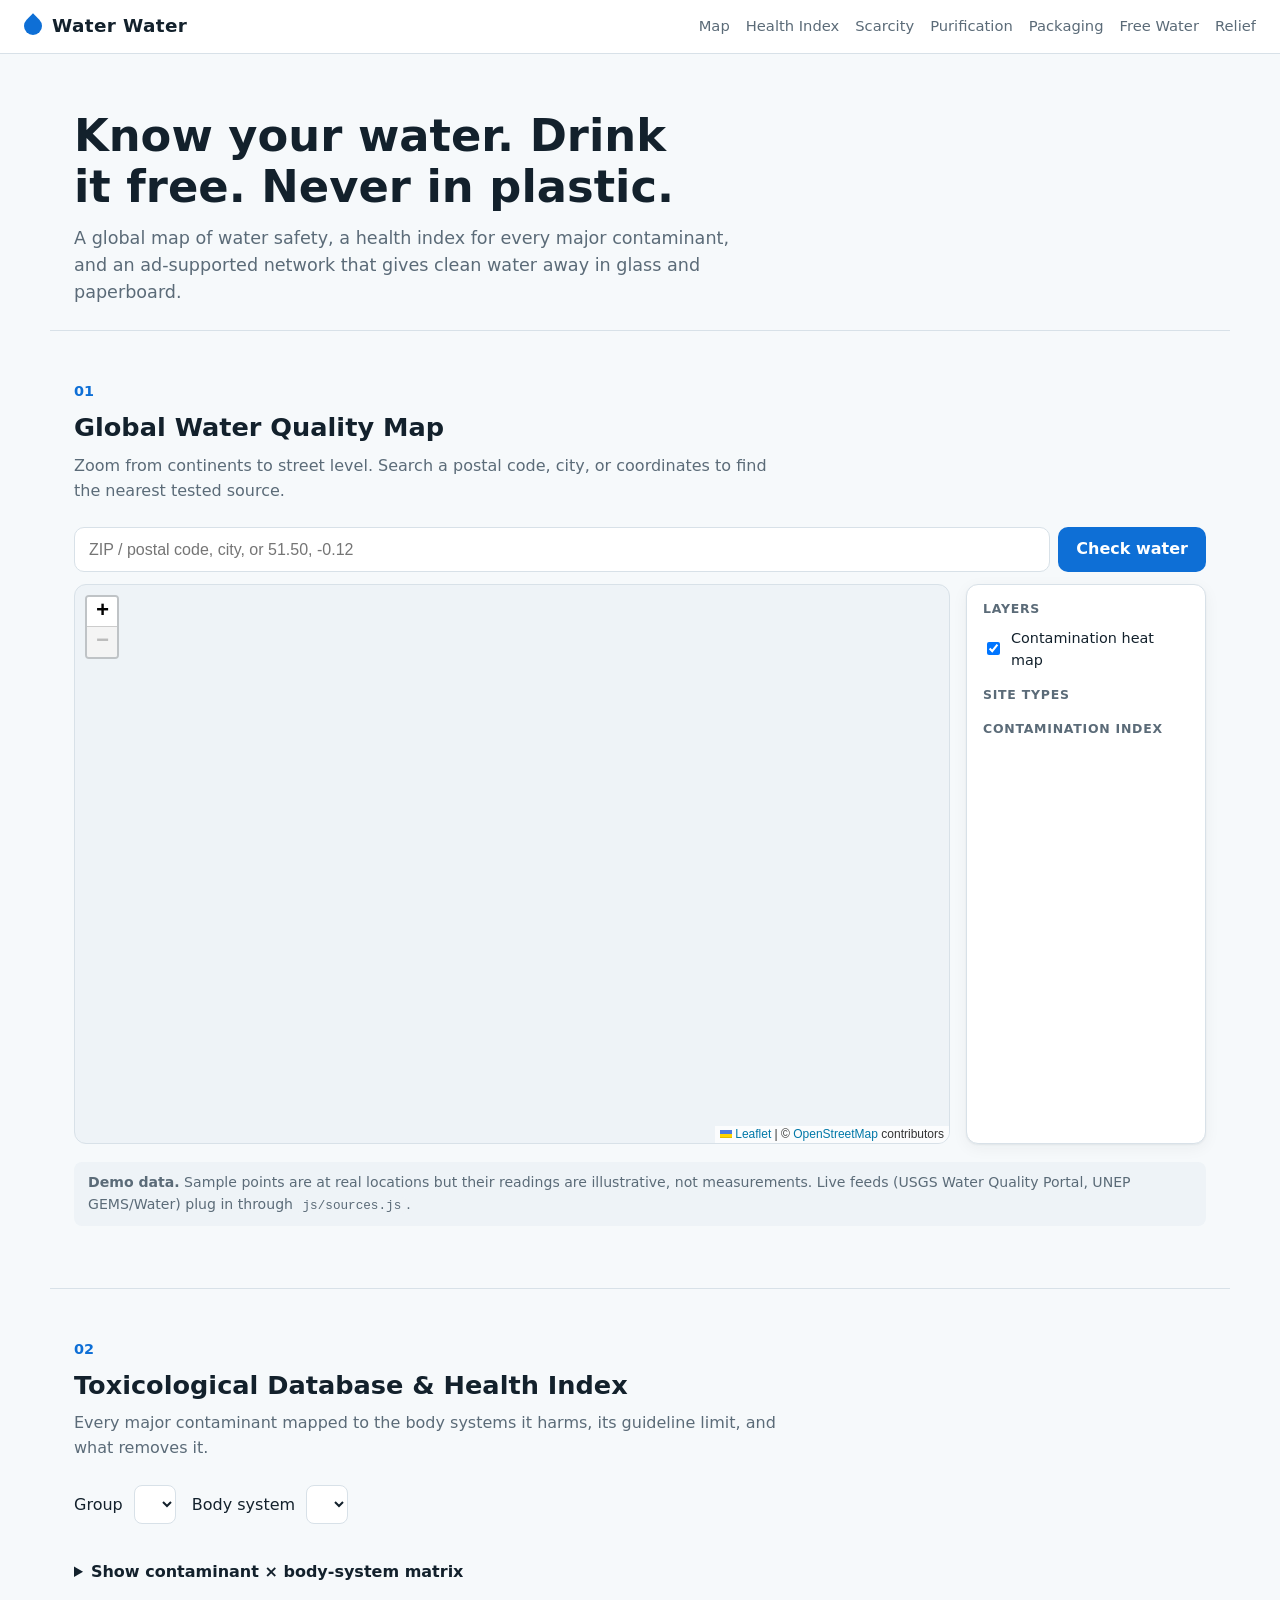
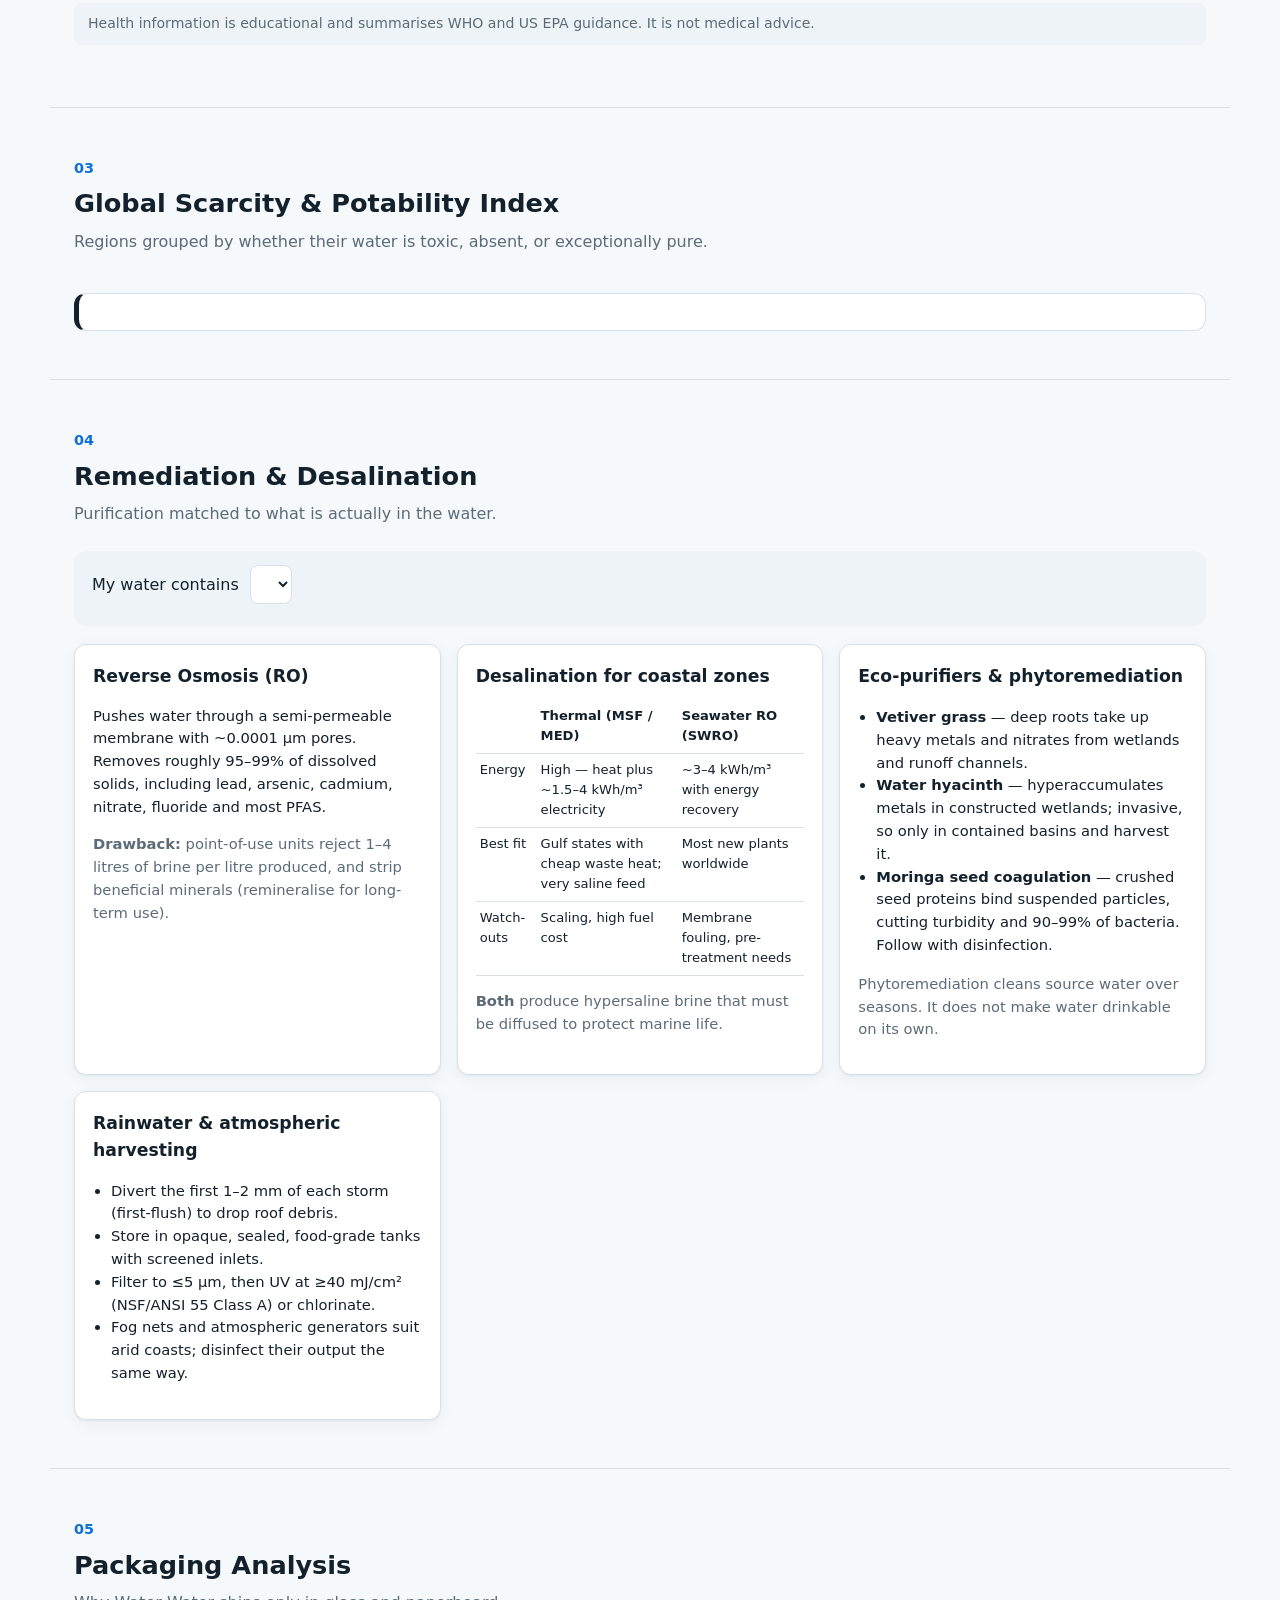
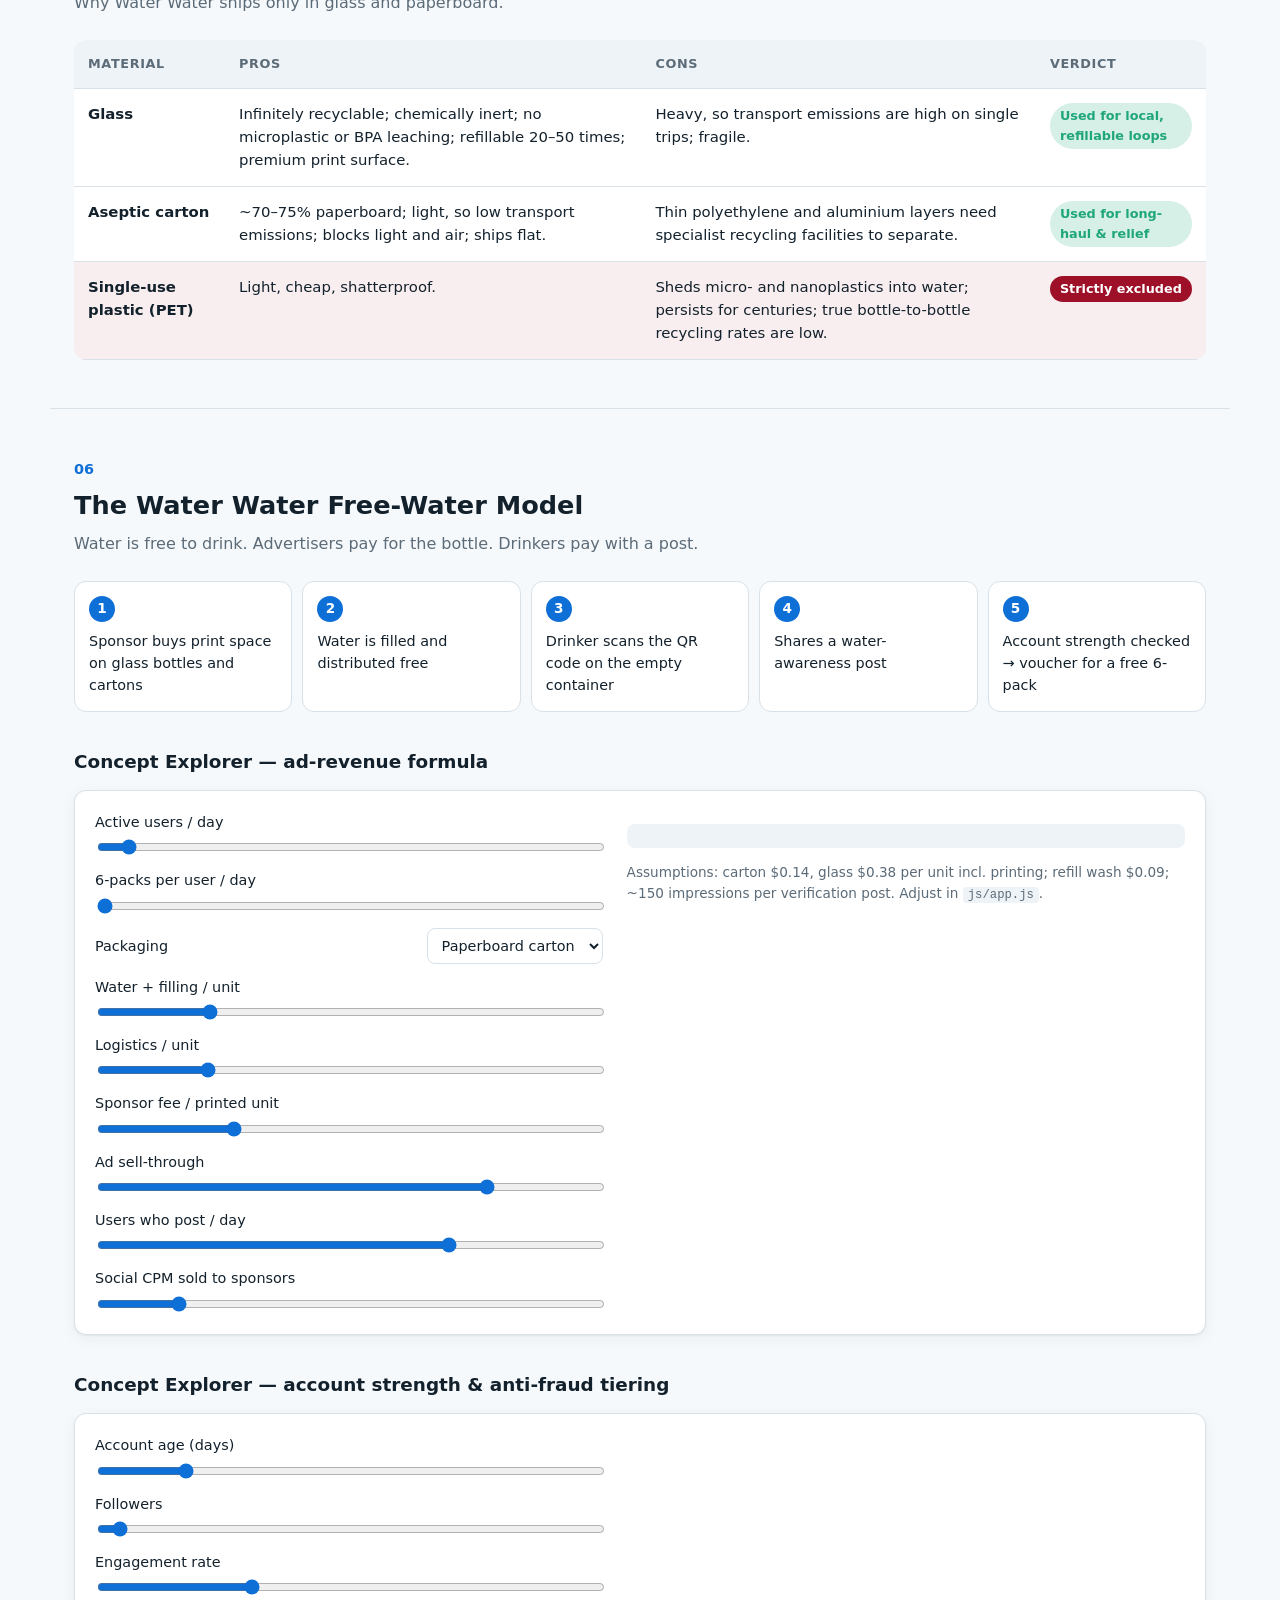
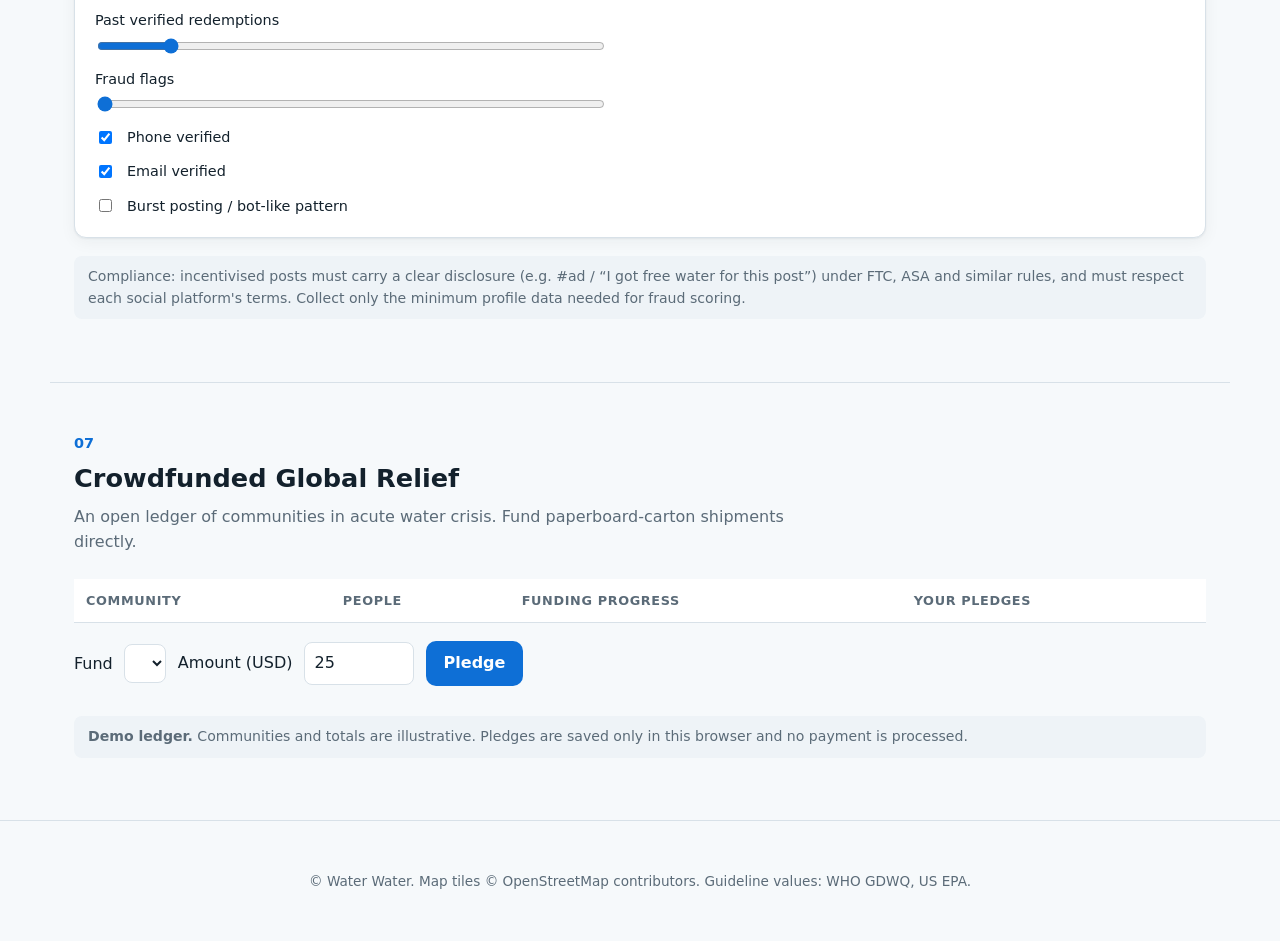
==== index.html @ 7ee1dd9b "Build Water Water static site: map, health index, scarcity, remediation, packaging, free-water model" ====
<!doctype html>
<html lang="en">
<head>
  <meta charset="utf-8">
  <meta name="viewport" content="width=device-width, initial-scale=1">
  <title>Water Water</title>
  <meta name="description" content="Global water safety map, contaminant health index, scarcity directory and a plastic-free, ad-supported free water network.">
  <link rel="stylesheet" href="vendor/leaflet/leaflet.css">
  <link rel="stylesheet" href="css/styles.css">
</head>
<body>
  <header class="site-header">
    <a class="brand" href="#top" id="top"><span class="drop" aria-hidden="true"></span>Water Water</a>
    <nav>
      <a href="#map-section">Map</a>
      <a href="#toxicology">Health Index</a>
      <a href="#scarcity">Scarcity</a>
      <a href="#remediation">Purification</a>
      <a href="#packaging">Packaging</a>
      <a href="#model">Free Water</a>
      <a href="#relief">Relief</a>
    </nav>
  </header>

  <section class="hero">
    <h1>Know your water. Drink it free. Never in plastic.</h1>
    <p>A global map of water safety, a health index for every major contaminant, and an ad-supported network that gives clean water away in glass and paperboard.</p>
  </section>

  <!-- Module 1 -->
  <section id="map-section" class="module">
    <div class="module-head">
      <span class="num">01</span>
      <h2>Global Water Quality Map</h2>
      <p>Zoom from continents to street level. Search a postal code, city, or coordinates to find the nearest tested source.</p>
    </div>
    <form id="search-form" class="search" role="search">
      <input id="search-input" type="search" placeholder="ZIP / postal code, city, or 51.50, -0.12" aria-label="Search location" autocomplete="off">
      <button type="submit">Check water</button>
    </form>
    <div id="search-result" class="search-result" hidden aria-live="polite"></div>
    <div class="map-wrap">
      <div id="map" aria-label="Water quality map"></div>
      <aside class="map-controls">
        <h3>Layers</h3>
        <label><input id="heat-toggle" type="checkbox" checked> Contamination heat map</label>
        <h3>Site types</h3>
        <div id="type-filters" class="filters"></div>
        <h3>Contamination index</h3>
        <div id="legend" class="legend"></div>
      </aside>
    </div>
    <p class="notice"><strong>Demo data.</strong> Sample points are at real locations but their readings are illustrative, not measurements. Live feeds (USGS Water Quality Portal, UNEP GEMS/Water) plug in through <code>js/sources.js</code>.</p>
  </section>

  <!-- Module 2 -->
  <section id="toxicology" class="module">
    <div class="module-head">
      <span class="num">02</span>
      <h2>Toxicological Database &amp; Health Index</h2>
      <p>Every major contaminant mapped to the body systems it harms, its guideline limit, and what removes it.</p>
    </div>
    <div class="toolbar">
      <label>Group <select id="tox-group"></select></label>
      <label>Body system <select id="tox-system"></select></label>
    </div>
    <div id="tox-grid" class="tox-grid"></div>
    <details class="matrix-wrap">
      <summary>Show contaminant × body-system matrix</summary>
      <div class="scroll-x"><table id="tox-matrix" class="matrix"></table></div>
    </details>
    <p class="notice">Health information is educational and summarises WHO and US EPA guidance. It is not medical advice.</p>
  </section>

  <!-- Module 3 -->
  <section id="scarcity" class="module">
    <div class="module-head">
      <span class="num">03</span>
      <h2>Global Scarcity &amp; Potability Index</h2>
      <p>Regions grouped by whether their water is toxic, absent, or exceptionally pure.</p>
    </div>
    <div id="pot-tabs" class="tabs" role="tablist"></div>
    <div id="pot-panel" class="pot-panel" role="tabpanel"></div>
  </section>

  <!-- Module 4 -->
  <section id="remediation" class="module">
    <div class="module-head">
      <span class="num">04</span>
      <h2>Remediation &amp; Desalination</h2>
      <p>Purification matched to what is actually in the water.</p>
    </div>
    <div class="remedy-picker">
      <label>My water contains <select id="remedy-contaminant"></select></label>
      <p id="remedy-out"></p>
    </div>
    <div class="cards">
      <article class="card">
        <h3>Reverse Osmosis (RO)</h3>
        <p>Pushes water through a semi-permeable membrane with ~0.0001 µm pores. Removes roughly 95–99% of dissolved solids, including lead, arsenic, cadmium, nitrate, fluoride and most PFAS.</p>
        <p class="con"><strong>Drawback:</strong> point-of-use units reject 1–4 litres of brine per litre produced, and strip beneficial minerals (remineralise for long-term use).</p>
      </article>
      <article class="card">
        <h3>Desalination for coastal zones</h3>
        <table class="mini">
          <tr><th></th><th>Thermal (MSF / MED)</th><th>Seawater RO (SWRO)</th></tr>
          <tr><td>Energy</td><td>High — heat plus ~1.5–4 kWh/m³ electricity</td><td>~3–4 kWh/m³ with energy recovery</td></tr>
          <tr><td>Best fit</td><td>Gulf states with cheap waste heat; very saline feed</td><td>Most new plants worldwide</td></tr>
          <tr><td>Watch-outs</td><td>Scaling, high fuel cost</td><td>Membrane fouling, pre-treatment needs</td></tr>
        </table>
        <p class="con"><strong>Both</strong> produce hypersaline brine that must be diffused to protect marine life.</p>
      </article>
      <article class="card">
        <h3>Eco-purifiers &amp; phytoremediation</h3>
        <ul>
          <li><strong>Vetiver grass</strong> — deep roots take up heavy metals and nitrates from wetlands and runoff channels.</li>
          <li><strong>Water hyacinth</strong> — hyperaccumulates metals in constructed wetlands; invasive, so only in contained basins and harvest it.</li>
          <li><strong>Moringa seed coagulation</strong> — crushed seed proteins bind suspended particles, cutting turbidity and 90–99% of bacteria. Follow with disinfection.</li>
        </ul>
        <p class="con">Phytoremediation cleans source water over seasons. It does not make water drinkable on its own.</p>
      </article>
      <article class="card">
        <h3>Rainwater &amp; atmospheric harvesting</h3>
        <ul>
          <li>Divert the first 1–2 mm of each storm (first-flush) to drop roof debris.</li>
          <li>Store in opaque, sealed, food-grade tanks with screened inlets.</li>
          <li>Filter to ≤5 µm, then UV at ≥40 mJ/cm² (NSF/ANSI 55 Class A) or chlorinate.</li>
          <li>Fog nets and atmospheric generators suit arid coasts; disinfect their output the same way.</li>
        </ul>
      </article>
    </div>
  </section>

  <!-- Module 5 -->
  <section id="packaging" class="module">
    <div class="module-head">
      <span class="num">05</span>
      <h2>Packaging Analysis</h2>
      <p>Why Water Water ships only in glass and paperboard.</p>
    </div>
    <div class="scroll-x">
      <table class="compare">
        <thead><tr><th>Material</th><th>Pros</th><th>Cons</th><th>Verdict</th></tr></thead>
        <tbody>
          <tr>
            <td><strong>Glass</strong></td>
            <td>Infinitely recyclable; chemically inert; no microplastic or BPA leaching; refillable 20–50 times; premium print surface.</td>
            <td>Heavy, so transport emissions are high on single trips; fragile.</td>
            <td><span class="verdict yes">Used for local, refillable loops</span></td>
          </tr>
          <tr>
            <td><strong>Aseptic carton</strong></td>
            <td>~70–75% paperboard; light, so low transport emissions; blocks light and air; ships flat.</td>
            <td>Thin polyethylene and aluminium layers need specialist recycling facilities to separate.</td>
            <td><span class="verdict yes">Used for long-haul &amp; relief</span></td>
          </tr>
          <tr class="excluded">
            <td><strong>Single-use plastic (PET)</strong></td>
            <td>Light, cheap, shatterproof.</td>
            <td>Sheds micro- and nanoplastics into water; persists for centuries; true bottle-to-bottle recycling rates are low.</td>
            <td><span class="verdict no">Strictly excluded</span></td>
          </tr>
        </tbody>
      </table>
    </div>
  </section>

  <!-- Module 6 -->
  <section id="model" class="module">
    <div class="module-head">
      <span class="num">06</span>
      <h2>The Water Water Free-Water Model</h2>
      <p>Water is free to drink. Advertisers pay for the bottle. Drinkers pay with a post.</p>
    </div>

    <div class="loop">
      <div class="step"><b>1</b>Sponsor buys print space on glass bottles and cartons</div>
      <div class="step"><b>2</b>Water is filled and distributed free</div>
      <div class="step"><b>3</b>Drinker scans the QR code on the empty container</div>
      <div class="step"><b>4</b>Shares a water-awareness post</div>
      <div class="step"><b>5</b>Account strength checked → voucher for a free 6-pack</div>
    </div>

    <h3 class="sub">Concept Explorer — ad-revenue formula</h3>
    <div class="sim">
      <form class="sim-inputs" onsubmit="return false">
        <label>Active users / day <output for="eco-users"></output><input id="eco-users" type="range" min="1000" max="1000000" step="1000" value="50000"></label>
        <label>6-packs per user / day <output for="eco-packs"></output><input id="eco-packs" type="range" min="1" max="3" step="1" value="1"></label>
        <label>Packaging
          <select id="eco-pack"><option value="carton">Paperboard carton</option><option value="glass">Glass bottle</option></select></label>
        <label id="eco-return-wrap" hidden>Glass return &amp; refill rate <output for="eco-return"></output><input id="eco-return" type="range" min="0" max="95" value="60" data-fmt="pct"></label>
        <label>Water + filling / unit <output for="eco-water"></output><input id="eco-water" type="range" min="0.01" max="0.15" step="0.005" value="0.04" data-fmt="money"></label>
        <label>Logistics / unit <output for="eco-logistics"></output><input id="eco-logistics" type="range" min="0.02" max="0.40" step="0.01" value="0.10" data-fmt="money"></label>
        <label>Sponsor fee / printed unit <output for="eco-fee"></output><input id="eco-fee" type="range" min="0.05" max="1.00" step="0.01" value="0.30" data-fmt="money"></label>
        <label>Ad sell-through <output for="eco-sell"></output><input id="eco-sell" type="range" min="10" max="100" value="80" data-fmt="pct"></label>
        <label>Users who post / day <output for="eco-posts"></output><input id="eco-posts" type="range" min="0" max="100" value="70" data-fmt="pct"></label>
        <label>Social CPM sold to sponsors <output for="eco-cpm"></output><input id="eco-cpm" type="range" min="0" max="20" step="0.5" value="3" data-fmt="money"></label>
      </form>
      <div>
        <div id="eco-results" class="kpis"></div>
        <p id="eco-formula" class="formula"></p>
        <p class="muted small">Assumptions: carton $0.14, glass $0.38 per unit incl. printing; refill wash $0.09; ~150 impressions per verification post. Adjust in <code>js/app.js</code>.</p>
      </div>
    </div>

    <h3 class="sub">Concept Explorer — account strength &amp; anti-fraud tiering</h3>
    <div class="sim">
      <form class="sim-inputs" onsubmit="return false">
        <label>Account age (days) <output for="acc-age"></output><input id="acc-age" type="range" min="0" max="730" value="120"></label>
        <label>Followers <output for="acc-followers"></output><input id="acc-followers" type="range" min="0" max="20000" step="50" value="600"></label>
        <label>Engagement rate <output for="acc-engagement"></output><input id="acc-engagement" type="range" min="0" max="10" step="0.1" value="3"></label>
        <label>Past verified redemptions <output for="acc-redemptions"></output><input id="acc-redemptions" type="range" min="0" max="60" value="8"></label>
        <label>Fraud flags <output for="acc-flags"></output><input id="acc-flags" type="range" min="0" max="5" value="0"></label>
        <label class="check"><input id="acc-phone" type="checkbox" checked> Phone verified</label>
        <label class="check"><input id="acc-email" type="checkbox" checked> Email verified</label>
        <label class="check"><input id="acc-burst" type="checkbox"> Burst posting / bot-like pattern</label>
      </form>
      <div id="acc-out" class="acc-out"></div>
    </div>
    <p class="notice">Compliance: incentivised posts must carry a clear disclosure (e.g. #ad / “I got free water for this post”) under FTC, ASA and similar rules, and must respect each social platform's terms. Collect only the minimum profile data needed for fraud scoring.</p>
  </section>

  <section id="relief" class="module">
    <div class="module-head">
      <span class="num">07</span>
      <h2>Crowdfunded Global Relief</h2>
      <p>An open ledger of communities in acute water crisis. Fund paperboard-carton shipments directly.</p>
    </div>
    <div class="scroll-x">
      <table class="ledger">
        <thead><tr><th>Community</th><th>People</th><th>Funding progress</th><th>Your pledges</th></tr></thead>
        <tbody id="ledger-body"></tbody>
      </table>
    </div>
    <form id="donate-form" class="donate">
      <label>Fund <select id="donate-target"></select></label>
      <label>Amount (USD) <input id="donate-amount" type="number" min="1" step="1" value="25"></label>
      <button type="submit">Pledge</button>
      <p id="donate-preview" class="muted"></p>
    </form>
    <p class="notice"><strong>Demo ledger.</strong> Communities and totals are illustrative. Pledges are saved only in this browser and no payment is processed.</p>
  </section>

  <footer class="site-footer">
    <p>© <span id="year"></span> Water Water. Map tiles © OpenStreetMap contributors. Guideline values: WHO GDWQ, US EPA.</p>
  </footer>

  <script src="vendor/leaflet/leaflet.js"></script>
  <script src="vendor/leaflet-heat.js"></script>
  <script src="js/data.js"></script>
  <script src="js/geo.js"></script>
  <script src="js/sources.js"></script>
  <script src="js/map.js"></script>
  <script src="js/app.js"></script>
</body>
</html>
---- vendor/leaflet/leaflet.css ----
/* required styles */

.leaflet-pane,
.leaflet-tile,
.leaflet-marker-icon,
.leaflet-marker-shadow,
.leaflet-tile-container,
.leaflet-pane > svg,
.leaflet-pane > canvas,
.leaflet-zoom-box,
.leaflet-image-layer,
.leaflet-layer {
	position: absolute;
	left: 0;
	top: 0;
	}
.leaflet-container {
	overflow: hidden;
	}
.leaflet-tile,
.leaflet-marker-icon,
.leaflet-marker-shadow {
	-webkit-user-select: none;
	   -moz-user-select: none;
	        user-select: none;
	  -webkit-user-drag: none;
	}
/* Prevents IE11 from highlighting tiles in blue */
.leaflet-tile::selection {
	background: transparent;
}
/* Safari renders non-retina tile on retina better with this, but Chrome is worse */
.leaflet-safari .leaflet-tile {
	image-rendering: -webkit-optimize-contrast;
	}
/* hack that prevents hw layers "stretching" when loading new tiles */
.leaflet-safari .leaflet-tile-container {
	width: 1600px;
	height: 1600px;
	-webkit-transform-origin: 0 0;
	}
.leaflet-marker-icon,
.leaflet-marker-shadow {
	display: block;
	}
/* .leaflet-container svg: reset svg max-width decleration shipped in Joomla! (joomla.org) 3.x */
/* .leaflet-container img: map is broken in FF if you have max-width: 100% on tiles */
.leaflet-container .leaflet-overlay-pane svg {
	max-width: none !important;
	max-height: none !important;
	}
.leaflet-container .leaflet-marker-pane img,
.leaflet-container .leaflet-shadow-pane img,
.leaflet-container .leaflet-tile-pane img,
.leaflet-container img.leaflet-image-layer,
.leaflet-container .leaflet-tile {
	max-width: none !important;
	max-height: none !important;
	width: auto;
	padding: 0;
	}

.leaflet-container img.leaflet-tile {
	/* See: https://bugs.chromium.org/p/chromium/issues/detail?id=600120 */
	mix-blend-mode: plus-lighter;
}

.leaflet-container.leaflet-touch-zoom {
	-ms-touch-action: pan-x pan-y;
	touch-action: pan-x pan-y;
	}
.leaflet-container.leaflet-touch-drag {
	-ms-touch-action: pinch-zoom;
	/* Fallback for FF which doesn't support pinch-zoom */
	touch-action: none;
	touch-action: pinch-zoom;
}
.leaflet-container.leaflet-touch-drag.leaflet-touch-zoom {
	-ms-touch-action: none;
	touch-action: none;
}
.leaflet-container {
	-webkit-tap-highlight-color: transparent;
}
.leaflet-container a {
	-webkit-tap-highlight-color: rgba(51, 181, 229, 0.4);
}
.leaflet-tile {
	filter: inherit;
	visibility: hidden;
	}
.leaflet-tile-loaded {
	visibility: inherit;
	}
.leaflet-zoom-box {
	width: 0;
	height: 0;
	-moz-box-sizing: border-box;
	     box-sizing: border-box;
	z-index: 800;
	}
/* workaround for https://bugzilla.mozilla.org/show_bug.cgi?id=888319 */
.leaflet-overlay-pane svg {
	-moz-user-select: none;
	}

.leaflet-pane         { z-index: 400; }

.leaflet-tile-pane    { z-index: 200; }
.leaflet-overlay-pane { z-index: 400; }
.leaflet-shadow-pane  { z-index: 500; }
.leaflet-marker-pane  { z-index: 600; }
.leaflet-tooltip-pane   { z-index: 650; }
.leaflet-popup-pane   { z-index: 700; }

.leaflet-map-pane canvas { z-index: 100; }
.leaflet-map-pane svg    { z-index: 200; }

.leaflet-vml-shape {
	width: 1px;
	height: 1px;
	}
.lvml {
	behavior: url(#default#VML);
	display: inline-block;
	position: absolute;
	}


/* control positioning */

.leaflet-control {
	position: relative;
	z-index: 800;
	pointer-events: visiblePainted; /* IE 9-10 doesn't have auto */
	pointer-events: auto;
	}
.leaflet-top,
.leaflet-bottom {
	position: absolute;
	z-index: 1000;
	pointer-events: none;
	}
.leaflet-top {
	top: 0;
	}
.leaflet-right {
	right: 0;
	}
.leaflet-bottom {
	bottom: 0;
	}
.leaflet-left {
	left: 0;
	}
.leaflet-control {
	float: left;
	clear: both;
	}
.leaflet-right .leaflet-control {
	float: right;
	}
.leaflet-top .leaflet-control {
	margin-top: 10px;
	}
.leaflet-bottom .leaflet-control {
	margin-bottom: 10px;
	}
.leaflet-left .leaflet-control {
	margin-left: 10px;
	}
.leaflet-right .leaflet-control {
	margin-right: 10px;
	}


/* zoom and fade animations */

.leaflet-fade-anim .leaflet-popup {
	opacity: 0;
	-webkit-transition: opacity 0.2s linear;
	   -moz-transition: opacity 0.2s linear;
	        transition: opacity 0.2s linear;
	}
.leaflet-fade-anim .leaflet-map-pane .leaflet-popup {
	opacity: 1;
	}
.leaflet-zoom-animated {
	-webkit-transform-origin: 0 0;
	    -ms-transform-origin: 0 0;
	        transform-origin: 0 0;
	}
svg.leaflet-zoom-animated {
	will-change: transform;
}

.leaflet-zoom-anim .leaflet-zoom-animated {
	-webkit-transition: -webkit-transform 0.25s cubic-bezier(0,0,0.25,1);
	   -moz-transition:    -moz-transform 0.25s cubic-bezier(0,0,0.25,1);
	        transition:         transform 0.25s cubic-bezier(0,0,0.25,1);
	}
.leaflet-zoom-anim .leaflet-tile,
.leaflet-pan-anim .leaflet-tile {
	-webkit-transition: none;
	   -moz-transition: none;
	        transition: none;
	}

.leaflet-zoom-anim .leaflet-zoom-hide {
	visibility: hidden;
	}


/* cursors */

.leaflet-interactive {
	cursor: pointer;
	}
.leaflet-grab {
	cursor: -webkit-grab;
	cursor:    -moz-grab;
	cursor:         grab;
	}
.leaflet-crosshair,
.leaflet-crosshair .leaflet-interactive {
	cursor: crosshair;
	}
.leaflet-popup-pane,
.leaflet-control {
	cursor: auto;
	}
.leaflet-dragging .leaflet-grab,
.leaflet-dragging .leaflet-grab .leaflet-interactive,
.leaflet-dragging .leaflet-marker-draggable {
	cursor: move;
	cursor: -webkit-grabbing;
	cursor:    -moz-grabbing;
	cursor:         grabbing;
	}

/* marker & overlays interactivity */
.leaflet-marker-icon,
.leaflet-marker-shadow,
.leaflet-image-layer,
.leaflet-pane > svg path,
.leaflet-tile-container {
	pointer-events: none;
	}

.leaflet-marker-icon.leaflet-interactive,
.leaflet-image-layer.leaflet-interactive,
.leaflet-pane > svg path.leaflet-interactive,
svg.leaflet-image-layer.leaflet-interactive path {
	pointer-events: visiblePainted; /* IE 9-10 doesn't have auto */
	pointer-events: auto;
	}

/* visual tweaks */

.leaflet-container {
	background: #ddd;
	outline-offset: 1px;
	}
.leaflet-container a {
	color: #0078A8;
	}
.leaflet-zoom-box {
	border: 2px dotted #38f;
	background: rgba(255,255,255,0.5);
	}


/* general typography */
.leaflet-container {
	font-family: "Helvetica Neue", Arial, Helvetica, sans-serif;
	font-size: 12px;
	font-size: 0.75rem;
	line-height: 1.5;
	}


/* general toolbar styles */

.leaflet-bar {
	box-shadow: 0 1px 5px rgba(0,0,0,0.65);
	border-radius: 4px;
	}
.leaflet-bar a {
	background-color: #fff;
	border-bottom: 1px solid #ccc;
	width: 26px;
	height: 26px;
	line-height: 26px;
	display: block;
	text-align: center;
	text-decoration: none;
	color: black;
	}
.leaflet-bar a,
.leaflet-control-layers-toggle {
	background-position: 50% 50%;
	background-repeat: no-repeat;
	display: block;
	}
.leaflet-bar a:hover,
.leaflet-bar a:focus {
	background-color: #f4f4f4;
	}
.leaflet-bar a:first-child {
	border-top-left-radius: 4px;
	border-top-right-radius: 4px;
	}
.leaflet-bar a:last-child {
	border-bottom-left-radius: 4px;
	border-bottom-right-radius: 4px;
	border-bottom: none;
	}
.leaflet-bar a.leaflet-disabled {
	cursor: default;
	background-color: #f4f4f4;
	color: #bbb;
	}

.leaflet-touch .leaflet-bar a {
	width: 30px;
	height: 30px;
	line-height: 30px;
	}
.leaflet-touch .leaflet-bar a:first-child {
	border-top-left-radius: 2px;
	border-top-right-radius: 2px;
	}
.leaflet-touch .leaflet-bar a:last-child {
	border-bottom-left-radius: 2px;
	border-bottom-right-radius: 2px;
	}

/* zoom control */

.leaflet-control-zoom-in,
.leaflet-control-zoom-out {
	font: bold 18px 'Lucida Console', Monaco, monospace;
	text-indent: 1px;
	}

.leaflet-touch .leaflet-control-zoom-in, .leaflet-touch .leaflet-control-zoom-out  {
	font-size: 22px;
	}


/* layers control */

.leaflet-control-layers {
	box-shadow: 0 1px 5px rgba(0,0,0,0.4);
	background: #fff;
	border-radius: 5px;
	}
.leaflet-control-layers-toggle {
	background-image: url(images/layers.png);
	width: 36px;
	height: 36px;
	}
.leaflet-retina .leaflet-control-layers-toggle {
	background-image: url(images/layers-2x.png);
	background-size: 26px 26px;
	}
.leaflet-touch .leaflet-control-layers-toggle {
	width: 44px;
	height: 44px;
	}
.leaflet-control-layers .leaflet-control-layers-list,
.leaflet-control-layers-expanded .leaflet-control-layers-toggle {
	display: none;
	}
.leaflet-control-layers-expanded .leaflet-control-layers-list {
	display: block;
	position: relative;
	}
.leaflet-control-layers-expanded {
	padding: 6px 10px 6px 6px;
	color: #333;
	background: #fff;
	}
.leaflet-control-layers-scrollbar {
	overflow-y: scroll;
	overflow-x: hidden;
	padding-right: 5px;
	}
.leaflet-control-layers-selector {
	margin-top: 2px;
	position: relative;
	top: 1px;
	}
.leaflet-control-layers label {
	display: block;
	font-size: 13px;
	font-size: 1.08333em;
	}
.leaflet-control-layers-separator {
	height: 0;
	border-top: 1px solid #ddd;
	margin: 5px -10px 5px -6px;
	}

/* Default icon URLs */
.leaflet-default-icon-path { /* used only in path-guessing heuristic, see L.Icon.Default */
	background-image: url(images/marker-icon.png);
	}


/* attribution and scale controls */

.leaflet-container .leaflet-control-attribution {
	background: #fff;
	background: rgba(255, 255, 255, 0.8);
	margin: 0;
	}
.leaflet-control-attribution,
.leaflet-control-scale-line {
	padding: 0 5px;
	color: #333;
	line-height: 1.4;
	}
.leaflet-control-attribution a {
	text-decoration: none;
	}
.leaflet-control-attribution a:hover,
.leaflet-control-attribution a:focus {
	text-decoration: underline;
	}
.leaflet-attribution-flag {
	display: inline !important;
	vertical-align: baseline !important;
	width: 1em;
	height: 0.6669em;
	}
.leaflet-left .leaflet-control-scale {
	margin-left: 5px;
	}
.leaflet-bottom .leaflet-control-scale {
	margin-bottom: 5px;
	}
.leaflet-control-scale-line {
	border: 2px solid #777;
	border-top: none;
	line-height: 1.1;
	padding: 2px 5px 1px;
	white-space: nowrap;
	-moz-box-sizing: border-box;
	     box-sizing: border-box;
	background: rgba(255, 255, 255, 0.8);
	text-shadow: 1px 1px #fff;
	}
.leaflet-control-scale-line:not(:first-child) {
	border-top: 2px solid #777;
	border-bottom: none;
	margin-top: -2px;
	}
.leaflet-control-scale-line:not(:first-child):not(:last-child) {
	border-bottom: 2px solid #777;
	}

.leaflet-touch .leaflet-control-attribution,
.leaflet-touch .leaflet-control-layers,
.leaflet-touch .leaflet-bar {
	box-shadow: none;
	}
.leaflet-touch .leaflet-control-layers,
.leaflet-touch .leaflet-bar {
	border: 2px solid rgba(0,0,0,0.2);
	background-clip: padding-box;
	}


/* popup */

.leaflet-popup {
	position: absolute;
	text-align: center;
	margin-bottom: 20px;
	}
.leaflet-popup-content-wrapper {
	padding: 1px;
	text-align: left;
	border-radius: 12px;
	}
.leaflet-popup-content {
	margin: 13px 24px 13px 20px;
	line-height: 1.3;
	font-size: 13px;
	font-size: 1.08333em;
	min-height: 1px;
	}
.leaflet-popup-content p {
	margin: 17px 0;
	margin: 1.3em 0;
	}
.leaflet-popup-tip-container {
	width: 40px;
	height: 20px;
	position: absolute;
	left: 50%;
	margin-top: -1px;
	margin-left: -20px;
	overflow: hidden;
	pointer-events: none;
	}
.leaflet-popup-tip {
	width: 17px;
	height: 17px;
	padding: 1px;

	margin: -10px auto 0;
	pointer-events: auto;

	-webkit-transform: rotate(45deg);
	   -moz-transform: rotate(45deg);
	    -ms-transform: rotate(45deg);
	        transform: rotate(45deg);
	}
.leaflet-popup-content-wrapper,
.leaflet-popup-tip {
	background: white;
	color: #333;
	box-shadow: 0 3px 14px rgba(0,0,0,0.4);
	}
.leaflet-container a.leaflet-popup-close-button {
	position: absolute;
	top: 0;
	right: 0;
	border: none;
	text-align: center;
	width: 24px;
	height: 24px;
	font: 16px/24px Tahoma, Verdana, sans-serif;
	color: #757575;
	text-decoration: none;
	background: transparent;
	}
.leaflet-container a.leaflet-popup-close-button:hover,
.leaflet-container a.leaflet-popup-close-button:focus {
	color: #585858;
	}
.leaflet-popup-scrolled {
	overflow: auto;
	}

.leaflet-oldie .leaflet-popup-content-wrapper {
	-ms-zoom: 1;
	}
.leaflet-oldie .leaflet-popup-tip {
	width: 24px;
	margin: 0 auto;

	-ms-filter: "progid:DXImageTransform.Microsoft.Matrix(M11=0.70710678, M12=0.70710678, M21=-0.70710678, M22=0.70710678)";
	filter: progid:DXImageTransform.Microsoft.Matrix(M11=0.70710678, M12=0.70710678, M21=-0.70710678, M22=0.70710678);
	}

.leaflet-oldie .leaflet-control-zoom,
.leaflet-oldie .leaflet-control-layers,
.leaflet-oldie .leaflet-popup-content-wrapper,
.leaflet-oldie .leaflet-popup-tip {
	border: 1px solid #999;
	}


/* div icon */

.leaflet-div-icon {
	background: #fff;
	border: 1px solid #666;
	}


/* Tooltip */
/* Base styles for the element that has a tooltip */
.leaflet-tooltip {
	position: absolute;
	padding: 6px;
	background-color: #fff;
	border: 1px solid #fff;
	border-radius: 3px;
	color: #222;
	white-space: nowrap;
	-webkit-user-select: none;
	-moz-user-select: none;
	-ms-user-select: none;
	user-select: none;
	pointer-events: none;
	box-shadow: 0 1px 3px rgba(0,0,0,0.4);
	}
.leaflet-tooltip.leaflet-interactive {
	cursor: pointer;
	pointer-events: auto;
	}
.leaflet-tooltip-top:before,
.leaflet-tooltip-bottom:before,
.leaflet-tooltip-left:before,
.leaflet-tooltip-right:before {
	position: absolute;
	pointer-events: none;
	border: 6px solid transparent;
	background: transparent;
	content: "";
	}

/* Directions */

.leaflet-tooltip-bottom {
	margin-top: 6px;
}
.leaflet-tooltip-top {
	margin-top: -6px;
}
.leaflet-tooltip-bottom:before,
.leaflet-tooltip-top:before {
	left: 50%;
	margin-left: -6px;
	}
.leaflet-tooltip-top:before {
	bottom: 0;
	margin-bottom: -12px;
	border-top-color: #fff;
	}
.leaflet-tooltip-bottom:before {
	top: 0;
	margin-top: -12px;
	margin-left: -6px;
	border-bottom-color: #fff;
	}
.leaflet-tooltip-left {
	margin-left: -6px;
}
.leaflet-tooltip-right {
	margin-left: 6px;
}
.leaflet-tooltip-left:before,
.leaflet-tooltip-right:before {
	top: 50%;
	margin-top: -6px;
	}
.leaflet-tooltip-left:before {
	right: 0;
	margin-right: -12px;
	border-left-color: #fff;
	}
.leaflet-tooltip-right:before {
	left: 0;
	margin-left: -12px;
	border-right-color: #fff;
	}

/* Printing */

@media print {
	/* Prevent printers from removing background-images of controls. */
	.leaflet-control {
		-webkit-print-color-adjust: exact;
		print-color-adjust: exact;
		}
	}
---- css/styles.css ----
:root {
  --bg: #f6f9fb;
  --surface: #ffffff;
  --surface-2: #eef3f7;
  --text: #13212c;
  --muted: #5b6b78;
  --border: #d8e1e8;
  --accent: #0e6fd6;
  --accent-ink: #ffffff;
  --good: #1fa67a;
  --warn: #e0a21f;
  --bad: #9e1028;
  --radius: 12px;
  --shadow: 0 1px 2px rgba(16, 33, 44, .06), 0 4px 16px rgba(16, 33, 44, .05);
  color-scheme: light;
}
@media (prefers-color-scheme: dark) {
  :root {
    --bg: #0c141b;
    --surface: #131e27;
    --surface-2: #1a2732;
    --text: #e4ecf2;
    --muted: #93a4b2;
    --border: #273643;
    --accent: #4ea1ff;
    --accent-ink: #06121d;
    --shadow: none;
    color-scheme: dark;
  }
}

* { box-sizing: border-box; }
html { scroll-behavior: smooth; }
body {
  margin: 0;
  font: 16px/1.55 system-ui, -apple-system, "Segoe UI", Roboto, sans-serif;
  background: var(--bg);
  color: var(--text);
}
a { color: var(--accent); }
code { font-size: .9em; background: var(--surface-2); padding: 1px 5px; border-radius: 4px; }
.muted { color: var(--muted); }
.small { font-size: .85rem; }

/* Header */
.site-header {
  position: sticky; top: 0; z-index: 1000;
  display: flex; align-items: center; justify-content: space-between; gap: 16px;
  padding: 12px 24px;
  background: color-mix(in srgb, var(--surface) 92%, transparent);
  backdrop-filter: blur(8px);
  border-bottom: 1px solid var(--border);
}
.brand { display: flex; align-items: center; gap: 10px; font-weight: 800; font-size: 1.15rem; color: var(--text); text-decoration: none; letter-spacing: .02em; }
.drop { width: 18px; height: 18px; background: var(--accent); border-radius: 0 50% 50% 50%; transform: rotate(45deg); }
.site-header nav { display: flex; gap: 16px; overflow-x: auto; scrollbar-width: none; }
.site-header nav a { color: var(--muted); text-decoration: none; font-size: .92rem; white-space: nowrap; }
.site-header nav a:hover { color: var(--text); }

.hero { max-width: 1180px; margin: 0 auto; padding: 56px 24px 24px; }
.hero h1 { font-size: clamp(1.8rem, 4vw, 2.8rem); line-height: 1.15; margin: 0 0 12px; max-width: 20ch; }
.hero p { color: var(--muted); max-width: 60ch; font-size: 1.1rem; margin: 0; }

/* Modules */
.module { max-width: 1180px; margin: 0 auto; padding: 48px 24px; border-top: 1px solid var(--border); }
.module-head { margin-bottom: 24px; }
.module-head .num { font-variant-numeric: tabular-nums; color: var(--accent); font-weight: 700; font-size: .9rem; }
.module-head h2 { margin: 4px 0 6px; font-size: 1.6rem; }
.module-head p { margin: 0; color: var(--muted); max-width: 70ch; }
.sub { margin: 36px 0 14px; font-size: 1.15rem; }
.notice { font-size: .88rem; color: var(--muted); background: var(--surface-2); border-radius: 8px; padding: 10px 14px; margin-top: 18px; }

/* Search */
.search { display: flex; gap: 8px; margin-bottom: 12px; }
.search input {
  flex: 1; min-width: 0; padding: 12px 14px; font-size: 1rem;
  border: 1px solid var(--border); border-radius: 10px; background: var(--surface); color: var(--text);
}
button {
  padding: 10px 18px; border: 0; border-radius: 10px; font: inherit; font-weight: 600;
  background: var(--accent); color: var(--accent-ink); cursor: pointer;
}
button:hover { filter: brightness(1.08); }
.search-result { padding: 12px 14px; border-radius: 10px; margin-bottom: 12px; border-left: 4px solid var(--border); background: var(--surface); box-shadow: var(--shadow); }
.search-result.ok { border-left-color: var(--good); }
.search-result.pending { border-left-color: var(--warn); }
.search-result.warn { border-left-color: var(--bad); }

/* Map */
.map-wrap { display: grid; grid-template-columns: 1fr 240px; gap: 16px; }
#map { height: 560px; border-radius: var(--radius); border: 1px solid var(--border); background: var(--surface-2); z-index: 0; }
.map-fallback { padding: 24px; color: var(--muted); }
.map-controls { background: var(--surface); border: 1px solid var(--border); border-radius: var(--radius); padding: 14px 16px; font-size: .9rem; box-shadow: var(--shadow); }
.map-controls h3 { font-size: .78rem; text-transform: uppercase; letter-spacing: .06em; color: var(--muted); margin: 14px 0 8px; }
.map-controls h3:first-child { margin-top: 0; }
.map-controls label { display: flex; gap: 8px; align-items: center; margin: 4px 0; }
.legend { display: grid; gap: 6px; }
.legend span { display: flex; gap: 8px; align-items: center; }
.legend i { width: 14px; height: 14px; border-radius: 50%; display: inline-block; }
.pill { display: inline-block; padding: 1px 9px; border-radius: 99px; font-size: .8rem; font-weight: 600; color: #fff; background: var(--pill); }
.popup { min-width: 210px; font-size: .85rem; }
.popup-meta { color: #5b6b78; margin: 2px 0 6px; }
.popup table { width: 100%; margin-top: 6px; border-collapse: collapse; }
.popup td { padding: 2px 0; border-bottom: 1px solid #eee; }
.popup td:last-child { text-align: right; font-variant-numeric: tabular-nums; }
.popup-demo { margin-top: 6px; font-size: .75rem; color: #8a96a0; font-style: italic; }

/* Toxicology */
.toolbar { display: flex; flex-wrap: wrap; gap: 16px; margin-bottom: 16px; }
select, input[type=number] {
  padding: 8px 10px; border-radius: 8px; border: 1px solid var(--border);
  background: var(--surface); color: var(--text); font: inherit; margin-left: 6px;
}
.tox-grid { display: grid; grid-template-columns: repeat(auto-fill, minmax(320px, 1fr)); gap: 16px; }
.tox-card, .card { background: var(--surface); border: 1px solid var(--border); border-radius: var(--radius); padding: 18px; box-shadow: var(--shadow); }
.tox-card header { display: flex; justify-content: space-between; align-items: start; gap: 8px; }
.tox-card h3, .card h3 { margin: 0 0 10px; font-size: 1.08rem; }
.tag { font-size: .72rem; padding: 2px 8px; border-radius: 99px; background: var(--surface-2); color: var(--muted); white-space: nowrap; }
.tox-card dl { margin: 0; display: grid; grid-template-columns: 112px 1fr; gap: 6px 10px; font-size: .88rem; }
.tox-card dt { color: var(--muted); }
.tox-card dd { margin: 0; }
.chips { display: flex; flex-wrap: wrap; gap: 6px; margin: 12px 0 8px; }
.chip { font-size: .75rem; padding: 2px 9px; border-radius: 99px; border: 1px solid var(--border); }
.treat { font-size: .86rem; margin: 0; }
.matrix-wrap { margin-top: 20px; }
.matrix-wrap summary { cursor: pointer; font-weight: 600; }
.scroll-x { overflow-x: auto; }
.matrix { border-collapse: collapse; margin-top: 12px; font-size: .82rem; }
.matrix th, .matrix td { border: 1px solid var(--border); padding: 6px 8px; text-align: center; }
.matrix tbody th { text-align: left; white-space: nowrap; }
.matrix thead th span { writing-mode: vertical-rl; transform: rotate(180deg); white-space: nowrap; }
.dot { color: var(--bad); }

/* Potability */
.tabs { display: flex; flex-wrap: wrap; gap: 8px; margin-bottom: 14px; }
.tabs button { background: var(--surface-2); color: var(--text); border: 1px solid var(--border); }
.tabs button[aria-selected=true].critical { background: var(--bad); color: #fff; }
.tabs button[aria-selected=true].scarce { background: var(--warn); color: #1d1300; }
.tabs button[aria-selected=true].haven { background: var(--good); color: #fff; }
.pot-panel { background: var(--surface); border: 1px solid var(--border); border-left: 5px solid; border-radius: var(--radius); padding: 18px 22px; }
.pot-panel.critical { border-left-color: var(--bad); }
.pot-panel.scarce { border-left-color: var(--warn); }
.pot-panel.haven { border-left-color: var(--good); }
.pot-panel h3 { margin-top: 0; }
.region-list { display: grid; grid-template-columns: repeat(auto-fill, minmax(280px, 1fr)); gap: 12px 24px; padding: 0; list-style: none; }
.region-list span { color: var(--muted); font-size: .9rem; }

/* Remediation */
.remedy-picker { background: var(--surface-2); border-radius: var(--radius); padding: 14px 18px; margin-bottom: 18px; }
.remedy-picker p { margin: 8px 0 0; }
.cards { display: grid; grid-template-columns: repeat(auto-fill, minmax(320px, 1fr)); gap: 16px; }
.card p, .card li { font-size: .92rem; }
.card ul { padding-left: 18px; }
.con { color: var(--muted); }
.mini { width: 100%; border-collapse: collapse; font-size: .82rem; }
.mini th, .mini td { border-bottom: 1px solid var(--border); padding: 6px 4px; text-align: left; vertical-align: top; }

/* Packaging */
.compare { width: 100%; border-collapse: collapse; background: var(--surface); border-radius: var(--radius); overflow: hidden; }
.compare th, .compare td { padding: 14px; border-bottom: 1px solid var(--border); text-align: left; vertical-align: top; font-size: .93rem; }
.compare thead th { background: var(--surface-2); font-size: .8rem; text-transform: uppercase; letter-spacing: .05em; color: var(--muted); }
.compare tr.excluded { background: color-mix(in srgb, var(--bad) 7%, transparent); }
.verdict { display: inline-block; padding: 3px 10px; border-radius: 99px; font-size: .8rem; font-weight: 600; }
.verdict.yes { background: color-mix(in srgb, var(--good) 18%, transparent); color: var(--good); }
.verdict.no { background: var(--bad); color: #fff; }

/* Business model */
.loop { display: grid; grid-template-columns: repeat(5, 1fr); gap: 10px; counter-reset: s; }
.step { background: var(--surface); border: 1px solid var(--border); border-radius: var(--radius); padding: 14px; font-size: .9rem; position: relative; }
.step b { display: grid; place-items: center; width: 26px; height: 26px; border-radius: 50%; background: var(--accent); color: var(--accent-ink); margin-bottom: 8px; font-size: .85rem; }
.sim { display: grid; grid-template-columns: minmax(0, 1fr) minmax(0, 1.1fr); gap: 24px; background: var(--surface); border: 1px solid var(--border); border-radius: var(--radius); padding: 20px; box-shadow: var(--shadow); }
.sim-inputs { display: grid; gap: 12px; }
.sim-inputs label { display: grid; grid-template-columns: 1fr auto; align-items: center; gap: 4px 12px; font-size: .9rem; }
.sim-inputs label[hidden] { display: none; }
.sim-inputs input[type=range] { grid-column: 1 / -1; width: 100%; accent-color: var(--accent); }
.sim-inputs select { grid-column: 2; }
.sim-inputs output { font-weight: 600; font-variant-numeric: tabular-nums; }
.sim-inputs label.check { display: flex; }
.kpis { display: grid; grid-template-columns: repeat(auto-fill, minmax(150px, 1fr)); gap: 10px; }
.kpi { background: var(--surface-2); border-radius: 10px; padding: 12px; }
.kpi span { display: block; font-size: .78rem; color: var(--muted); }
.kpi strong { font-size: 1.25rem; font-variant-numeric: tabular-nums; }
.kpi.good strong { color: var(--good); }
.kpi.bad strong { color: var(--bad); }
.formula { font-family: ui-monospace, SFMono-Regular, Menlo, monospace; font-size: .82rem; background: var(--surface-2); padding: 12px; border-radius: 8px; overflow-x: auto; }
.meter { height: 14px; background: var(--surface-2); border-radius: 99px; overflow: hidden; }
.meter div { height: 100%; background: linear-gradient(90deg, var(--bad), var(--warn), var(--good)); background-size: 600px 100%; transition: width .2s; }
.score { font-size: 1.1rem; }
.score strong { font-size: 2rem; }
.tier { padding: 3px 10px; border-radius: 99px; font-weight: 700; font-size: .9rem; }
.tier.ambassador { background: var(--accent); color: var(--accent-ink); }
.tier.trusted { background: var(--good); color: #fff; }
.tier.standard { background: var(--warn); color: #1d1300; }
.tier.probation { background: var(--bad); color: #fff; }

/* Relief */
.ledger { width: 100%; border-collapse: collapse; background: var(--surface); }
.ledger th, .ledger td { padding: 12px; border-bottom: 1px solid var(--border); text-align: left; font-size: .92rem; vertical-align: top; }
.ledger th { font-size: .8rem; text-transform: uppercase; letter-spacing: .05em; color: var(--muted); }
.ledger td:nth-child(3) { min-width: 220px; font-variant-numeric: tabular-nums; }
.bar { height: 8px; background: var(--surface-2); border-radius: 99px; overflow: hidden; margin-bottom: 4px; }
.bar div { height: 100%; background: var(--accent); }
.donate { display: flex; flex-wrap: wrap; gap: 12px; align-items: center; margin-top: 18px; }
.donate p { flex-basis: 100%; margin: 0; }
.donate select { max-width: 280px; }
.donate input { width: 110px; }

.site-footer { text-align: center; color: var(--muted); font-size: .85rem; padding: 36px 24px; border-top: 1px solid var(--border); }

@media (max-width: 860px) {
  .map-wrap, .sim { grid-template-columns: 1fr; }
  #map { height: 420px; }
  .loop { grid-template-columns: 1fr 1fr; }
  .site-header { padding: 10px 16px; }
  .module, .hero { padding-left: 16px; padding-right: 16px; }
}
@media (max-width: 520px) {
  .loop { grid-template-columns: 1fr; }
  .tox-grid, .cards { grid-template-columns: 1fr; }
  .tox-card dl { grid-template-columns: 1fr; }
  .search { flex-direction: column; }
  .site-header { flex-direction: column; align-items: flex-start; }
  .site-header nav { max-width: 100%; }
}
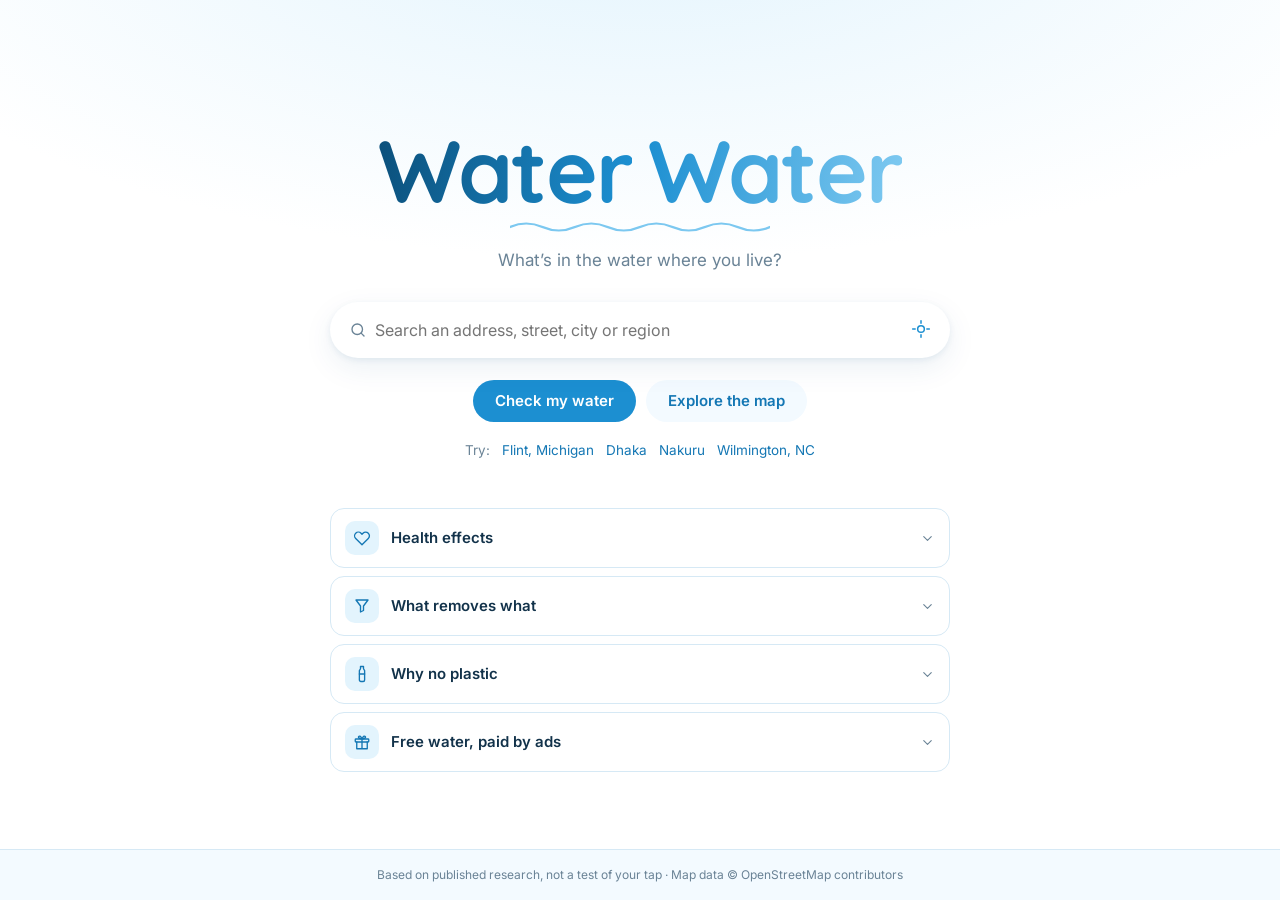
==== commit e148f7c6: "Redesign: Google-style search home and research-based map results Replace the long single page with " ====
--- a/index.html
+++ b/index.html
@@ -4,253 +4,62 @@
   <meta charset="utf-8">
   <meta name="viewport" content="width=device-width, initial-scale=1">
   <title>Water Water</title>
-  <meta name="description" content="Global water safety map, contaminant health index, scarcity directory and a plastic-free, ad-supported free water network.">
-  <link rel="stylesheet" href="vendor/leaflet/leaflet.css">
-  <link rel="stylesheet" href="css/styles.css">
+  <meta name="description" content="Search any address, street or region to see what research has found in its drinking water.">
+  <link rel="stylesheet" href="css/style.css">
 </head>
-<body>
-  <header class="site-header">
-    <a class="brand" href="#top" id="top"><span class="drop" aria-hidden="true"></span>Water Water</a>
-    <nav>
-      <a href="#map-section">Map</a>
-      <a href="#toxicology">Health Index</a>
-      <a href="#scarcity">Scarcity</a>
-      <a href="#remediation">Purification</a>
-      <a href="#packaging">Packaging</a>
-      <a href="#model">Free Water</a>
-      <a href="#relief">Relief</a>
-    </nav>
-  </header>
+<body class="home">
+  <main class="home-main">
+    <h1 class="logo" aria-label="Water Water">
+      <span class="logo-word">Water</span><span class="logo-word alt">Water</span>
+    </h1>
+    <svg class="wave" viewBox="0 0 240 16" preserveAspectRatio="none" aria-hidden="true">
+      <path d="M0 8 Q 15 0 30 8 T 60 8 T 90 8 T 120 8 T 150 8 T 180 8 T 210 8 T 240 8 T 270 8 T 300 8"/>
+    </svg>
+    <p class="tagline">What’s in the water where you live?</p>
 
-  <section class="hero">
-    <h1>Know your water. Drink it free. Never in plastic.</h1>
-    <p>A global map of water safety, a health index for every major contaminant, and an ad-supported network that gives clean water away in glass and paperboard.</p>
-  </section>
+    <form class="search big" id="search" role="search" autocomplete="off">
+      <i class="s-icon" data-icon="search"></i>
+      <input type="search" name="q" placeholder="Search an address, street, city or region" aria-label="Search a place"
+             role="combobox" aria-autocomplete="list" aria-controls="suggestions" autofocus>
+      <button type="button" class="icon-btn" id="near-me" title="Use my location" aria-label="Use my location"><i data-icon="locate"></i></button>
+      <ul class="suggestions" id="suggestions" role="listbox" hidden></ul>
+    </form>
 
-  <!-- Module 1 -->
-  <section id="map-section" class="module">
-    <div class="module-head">
-      <span class="num">01</span>
-      <h2>Global Water Quality Map</h2>
-      <p>Zoom from continents to street level. Search a postal code, city, or coordinates to find the nearest tested source.</p>
-    </div>
-    <form id="search-form" class="search" role="search">
-      <input id="search-input" type="search" placeholder="ZIP / postal code, city, or 51.50, -0.12" aria-label="Search location" autocomplete="off">
-      <button type="submit">Check water</button>
-    </form>
-    <div id="search-result" class="search-result" hidden aria-live="polite"></div>
-    <div class="map-wrap">
-      <div id="map" aria-label="Water quality map"></div>
-      <aside class="map-controls">
-        <h3>Layers</h3>
-        <label><input id="heat-toggle" type="checkbox" checked> Contamination heat map</label>
-        <h3>Site types</h3>
-        <div id="type-filters" class="filters"></div>
-        <h3>Contamination index</h3>
-        <div id="legend" class="legend"></div>
-      </aside>
-    </div>
-    <p class="notice"><strong>Demo data.</strong> Sample points are at real locations but their readings are illustrative, not measurements. Live feeds (USGS Water Quality Portal, UNEP GEMS/Water) plug in through <code>js/sources.js</code>.</p>
-  </section>
-
-  <!-- Module 2 -->
-  <section id="toxicology" class="module">
-    <div class="module-head">
-      <span class="num">02</span>
-      <h2>Toxicological Database &amp; Health Index</h2>
-      <p>Every major contaminant mapped to the body systems it harms, its guideline limit, and what removes it.</p>
-    </div>
-    <div class="toolbar">
-      <label>Group <select id="tox-group"></select></label>
-      <label>Body system <select id="tox-system"></select></label>
-    </div>
-    <div id="tox-grid" class="tox-grid"></div>
-    <details class="matrix-wrap">
-      <summary>Show contaminant × body-system matrix</summary>
-      <div class="scroll-x"><table id="tox-matrix" class="matrix"></table></div>
-    </details>
-    <p class="notice">Health information is educational and summarises WHO and US EPA guidance. It is not medical advice.</p>
-  </section>
-
-  <!-- Module 3 -->
-  <section id="scarcity" class="module">
-    <div class="module-head">
-      <span class="num">03</span>
-      <h2>Global Scarcity &amp; Potability Index</h2>
-      <p>Regions grouped by whether their water is toxic, absent, or exceptionally pure.</p>
-    </div>
-    <div id="pot-tabs" class="tabs" role="tablist"></div>
-    <div id="pot-panel" class="pot-panel" role="tabpanel"></div>
-  </section>
-
-  <!-- Module 4 -->
-  <section id="remediation" class="module">
-    <div class="module-head">
-      <span class="num">04</span>
-      <h2>Remediation &amp; Desalination</h2>
-      <p>Purification matched to what is actually in the water.</p>
-    </div>
-    <div class="remedy-picker">
-      <label>My water contains <select id="remedy-contaminant"></select></label>
-      <p id="remedy-out"></p>
-    </div>
-    <div class="cards">
-      <article class="card">
-        <h3>Reverse Osmosis (RO)</h3>
-        <p>Pushes water through a semi-permeable membrane with ~0.0001 µm pores. Removes roughly 95–99% of dissolved solids, including lead, arsenic, cadmium, nitrate, fluoride and most PFAS.</p>
-        <p class="con"><strong>Drawback:</strong> point-of-use units reject 1–4 litres of brine per litre produced, and strip beneficial minerals (remineralise for long-term use).</p>
-      </article>
-      <article class="card">
-        <h3>Desalination for coastal zones</h3>
-        <table class="mini">
-          <tr><th></th><th>Thermal (MSF / MED)</th><th>Seawater RO (SWRO)</th></tr>
-          <tr><td>Energy</td><td>High — heat plus ~1.5–4 kWh/m³ electricity</td><td>~3–4 kWh/m³ with energy recovery</td></tr>
-          <tr><td>Best fit</td><td>Gulf states with cheap waste heat; very saline feed</td><td>Most new plants worldwide</td></tr>
-          <tr><td>Watch-outs</td><td>Scaling, high fuel cost</td><td>Membrane fouling, pre-treatment needs</td></tr>
-        </table>
-        <p class="con"><strong>Both</strong> produce hypersaline brine that must be diffused to protect marine life.</p>
-      </article>
-      <article class="card">
-        <h3>Eco-purifiers &amp; phytoremediation</h3>
-        <ul>
-          <li><strong>Vetiver grass</strong> — deep roots take up heavy metals and nitrates from wetlands and runoff channels.</li>
-          <li><strong>Water hyacinth</strong> — hyperaccumulates metals in constructed wetlands; invasive, so only in contained basins and harvest it.</li>
-          <li><strong>Moringa seed coagulation</strong> — crushed seed proteins bind suspended particles, cutting turbidity and 90–99% of bacteria. Follow with disinfection.</li>
-        </ul>
-        <p class="con">Phytoremediation cleans source water over seasons. It does not make water drinkable on its own.</p>
-      </article>
-      <article class="card">
-        <h3>Rainwater &amp; atmospheric harvesting</h3>
-        <ul>
-          <li>Divert the first 1–2 mm of each storm (first-flush) to drop roof debris.</li>
-          <li>Store in opaque, sealed, food-grade tanks with screened inlets.</li>
-          <li>Filter to ≤5 µm, then UV at ≥40 mJ/cm² (NSF/ANSI 55 Class A) or chlorinate.</li>
-          <li>Fog nets and atmospheric generators suit arid coasts; disinfect their output the same way.</li>
-        </ul>
-      </article>
-    </div>
-  </section>
-
-  <!-- Module 5 -->
-  <section id="packaging" class="module">
-    <div class="module-head">
-      <span class="num">05</span>
-      <h2>Packaging Analysis</h2>
-      <p>Why Water Water ships only in glass and paperboard.</p>
-    </div>
-    <div class="scroll-x">
-      <table class="compare">
-        <thead><tr><th>Material</th><th>Pros</th><th>Cons</th><th>Verdict</th></tr></thead>
-        <tbody>
-          <tr>
-            <td><strong>Glass</strong></td>
-            <td>Infinitely recyclable; chemically inert; no microplastic or BPA leaching; refillable 20–50 times; premium print surface.</td>
-            <td>Heavy, so transport emissions are high on single trips; fragile.</td>
-            <td><span class="verdict yes">Used for local, refillable loops</span></td>
-          </tr>
-          <tr>
-            <td><strong>Aseptic carton</strong></td>
-            <td>~70–75% paperboard; light, so low transport emissions; blocks light and air; ships flat.</td>
-            <td>Thin polyethylene and aluminium layers need specialist recycling facilities to separate.</td>
-            <td><span class="verdict yes">Used for long-haul &amp; relief</span></td>
-          </tr>
-          <tr class="excluded">
-            <td><strong>Single-use plastic (PET)</strong></td>
-            <td>Light, cheap, shatterproof.</td>
-            <td>Sheds micro- and nanoplastics into water; persists for centuries; true bottle-to-bottle recycling rates are low.</td>
-            <td><span class="verdict no">Strictly excluded</span></td>
-          </tr>
-        </tbody>
-      </table>
-    </div>
-  </section>
-
-  <!-- Module 6 -->
-  <section id="model" class="module">
-    <div class="module-head">
-      <span class="num">06</span>
-      <h2>The Water Water Free-Water Model</h2>
-      <p>Water is free to drink. Advertisers pay for the bottle. Drinkers pay with a post.</p>
+    <div class="home-actions">
+      <button form="search" type="submit" class="btn">Check my water</button>
+      <a class="btn ghost" href="map.html?q=World&amp;view=world">Explore the map</a>
     </div>
 
-    <div class="loop">
-      <div class="step"><b>1</b>Sponsor buys print space on glass bottles and cartons</div>
-      <div class="step"><b>2</b>Water is filled and distributed free</div>
-      <div class="step"><b>3</b>Drinker scans the QR code on the empty container</div>
-      <div class="step"><b>4</b>Shares a water-awareness post</div>
-      <div class="step"><b>5</b>Account strength checked → voucher for a free 6-pack</div>
+    <div class="try">Try:
+      <a href="map.html?q=Flint%2C%20Michigan">Flint, Michigan</a>
+      <a href="map.html?q=Dhaka%2C%20Bangladesh">Dhaka</a>
+      <a href="map.html?q=Nakuru%2C%20Kenya">Nakuru</a>
+      <a href="map.html?q=Wilmington%2C%20North%20Carolina">Wilmington, NC</a>
     </div>
 
-    <h3 class="sub">Concept Explorer — ad-revenue formula</h3>
-    <div class="sim">
-      <form class="sim-inputs" onsubmit="return false">
-        <label>Active users / day <output for="eco-users"></output><input id="eco-users" type="range" min="1000" max="1000000" step="1000" value="50000"></label>
-        <label>6-packs per user / day <output for="eco-packs"></output><input id="eco-packs" type="range" min="1" max="3" step="1" value="1"></label>
-        <label>Packaging
-          <select id="eco-pack"><option value="carton">Paperboard carton</option><option value="glass">Glass bottle</option></select></label>
-        <label id="eco-return-wrap" hidden>Glass return &amp; refill rate <output for="eco-return"></output><input id="eco-return" type="range" min="0" max="95" value="60" data-fmt="pct"></label>
-        <label>Water + filling / unit <output for="eco-water"></output><input id="eco-water" type="range" min="0.01" max="0.15" step="0.005" value="0.04" data-fmt="money"></label>
-        <label>Logistics / unit <output for="eco-logistics"></output><input id="eco-logistics" type="range" min="0.02" max="0.40" step="0.01" value="0.10" data-fmt="money"></label>
-        <label>Sponsor fee / printed unit <output for="eco-fee"></output><input id="eco-fee" type="range" min="0.05" max="1.00" step="0.01" value="0.30" data-fmt="money"></label>
-        <label>Ad sell-through <output for="eco-sell"></output><input id="eco-sell" type="range" min="10" max="100" value="80" data-fmt="pct"></label>
-        <label>Users who post / day <output for="eco-posts"></output><input id="eco-posts" type="range" min="0" max="100" value="70" data-fmt="pct"></label>
-        <label>Social CPM sold to sponsors <output for="eco-cpm"></output><input id="eco-cpm" type="range" min="0" max="20" step="0.5" value="3" data-fmt="money"></label>
-      </form>
-      <div>
-        <div id="eco-results" class="kpis"></div>
-        <p id="eco-formula" class="formula"></p>
-        <p class="muted small">Assumptions: carton $0.14, glass $0.38 per unit incl. printing; refill wash $0.09; ~150 impressions per verification post. Adjust in <code>js/app.js</code>.</p>
-      </div>
-    </div>
+    <section class="learn-wrap" id="learn" aria-label="Learn more"></section>
+  </main>
 
-    <h3 class="sub">Concept Explorer — account strength &amp; anti-fraud tiering</h3>
-    <div class="sim">
-      <form class="sim-inputs" onsubmit="return false">
-        <label>Account age (days) <output for="acc-age"></output><input id="acc-age" type="range" min="0" max="730" value="120"></label>
-        <label>Followers <output for="acc-followers"></output><input id="acc-followers" type="range" min="0" max="20000" step="50" value="600"></label>
-        <label>Engagement rate <output for="acc-engagement"></output><input id="acc-engagement" type="range" min="0" max="10" step="0.1" value="3"></label>
-        <label>Past verified redemptions <output for="acc-redemptions"></output><input id="acc-redemptions" type="range" min="0" max="60" value="8"></label>
-        <label>Fraud flags <output for="acc-flags"></output><input id="acc-flags" type="range" min="0" max="5" value="0"></label>
-        <label class="check"><input id="acc-phone" type="checkbox" checked> Phone verified</label>
-        <label class="check"><input id="acc-email" type="checkbox" checked> Email verified</label>
-        <label class="check"><input id="acc-burst" type="checkbox"> Burst posting / bot-like pattern</label>
-      </form>
-      <div id="acc-out" class="acc-out"></div>
-    </div>
-    <p class="notice">Compliance: incentivised posts must carry a clear disclosure (e.g. #ad / “I got free water for this post”) under FTC, ASA and similar rules, and must respect each social platform's terms. Collect only the minimum profile data needed for fraud scoring.</p>
-  </section>
-
-  <section id="relief" class="module">
-    <div class="module-head">
-      <span class="num">07</span>
-      <h2>Crowdfunded Global Relief</h2>
-      <p>An open ledger of communities in acute water crisis. Fund paperboard-carton shipments directly.</p>
-    </div>
-    <div class="scroll-x">
-      <table class="ledger">
-        <thead><tr><th>Community</th><th>People</th><th>Funding progress</th><th>Your pledges</th></tr></thead>
-        <tbody id="ledger-body"></tbody>
-      </table>
-    </div>
-    <form id="donate-form" class="donate">
-      <label>Fund <select id="donate-target"></select></label>
-      <label>Amount (USD) <input id="donate-amount" type="number" min="1" step="1" value="25"></label>
-      <button type="submit">Pledge</button>
-      <p id="donate-preview" class="muted"></p>
-    </form>
-    <p class="notice"><strong>Demo ledger.</strong> Communities and totals are illustrative. Pledges are saved only in this browser and no payment is processed.</p>
-  </section>
-
-  <footer class="site-footer">
-    <p>© <span id="year"></span> Water Water. Map tiles © OpenStreetMap contributors. Guideline values: WHO GDWQ, US EPA.</p>
+  <footer class="foot">
+    Based on published research, not a test of your tap · Map data © OpenStreetMap contributors
   </footer>
 
-  <script src="vendor/leaflet/leaflet.js"></script>
-  <script src="vendor/leaflet-heat.js"></script>
-  <script src="js/data.js"></script>
+  <script src="js/icons.js"></script>
+  <script src="js/research.js"></script>
   <script src="js/geo.js"></script>
-  <script src="js/sources.js"></script>
-  <script src="js/map.js"></script>
-  <script src="js/app.js"></script>
+  <script src="js/geocode.js"></script>
+  <script src="js/searchbox.js"></script>
+  <script src="js/learn.js"></script>
+  <script>
+    hydrateIcons();
+    attachSearch(document.getElementById('search'));
+    renderLearn(document.getElementById('learn'));
+    document.getElementById('near-me').addEventListener('click', () => {
+      if (!navigator.geolocation) return alert('Location is not available in this browser.');
+      navigator.geolocation.getCurrentPosition(
+        p => { window.location.href = resultsUrl({ q: `${p.coords.latitude.toFixed(5)}, ${p.coords.longitude.toFixed(5)}` }); },
+        () => alert('Could not get your location. Type an address instead.'));
+    });
+  </script>
 </body>
 </html>
--- a/css/style.css
+++ b/css/style.css
@@ -0,0 +1,252 @@
+@import url('https://fonts.googleapis.com/css2?family=Quicksand:wght@500;700&family=Inter:wght@400;500;600&display=swap');
+
+:root {
+  --blue-900: #0b4f7a;
+  --blue-700: #1477b4;
+  --blue-500: #1c8fd1;
+  --blue-300: #7cc8f0;
+  --blue-100: #e3f4fd;
+  --blue-50: #f3faff;
+  --white: #ffffff;
+  --ink: #12324a;
+  --muted: #6a8396;
+  --line: #d6e9f5;
+  --ok: #1aa57a;
+  --no: #d0465c;
+  --shadow: 0 2px 6px rgba(11, 79, 122, .08), 0 10px 30px rgba(11, 79, 122, .08);
+  --radius: 18px;
+}
+
+* { box-sizing: border-box; }
+html, body { margin: 0; height: 100%; }
+body {
+  font: 15px/1.5 Inter, system-ui, -apple-system, "Segoe UI", sans-serif;
+  color: var(--ink);
+  background: var(--white);
+}
+a { color: var(--blue-700); }
+code { background: var(--blue-100); padding: 1px 5px; border-radius: 5px; }
+svg { vertical-align: -0.15em; }
+.sr { position: absolute; width: 1px; height: 1px; overflow: hidden; clip: rect(0 0 0 0); }
+.scroll-x { overflow-x: auto; }
+.fine { font-size: 12px; color: var(--muted); }
+
+/* ---------- logo ---------- */
+.logo {
+  margin: 0; font-family: Quicksand, Inter, sans-serif; font-weight: 700; letter-spacing: -0.02em;
+  font-size: clamp(48px, 11vw, 88px); line-height: 1; text-decoration: none; display: inline-flex; gap: .18em;
+}
+.logo-word {
+  background: linear-gradient(100deg, var(--blue-900), var(--blue-500) 40%, var(--blue-300) 50%, var(--blue-500) 60%, var(--blue-900));
+  background-size: 250% 100%;
+  -webkit-background-clip: text; background-clip: text; color: transparent;
+  animation: flow 6s ease-in-out infinite;
+}
+.logo-word.alt {
+  background-image: linear-gradient(100deg, var(--blue-500), var(--blue-300) 40%, #c9ecff 50%, var(--blue-300) 60%, var(--blue-500));
+  animation-delay: -3s;
+}
+.logo.small { font-size: 22px; flex-shrink: 0; }
+@keyframes flow { 0%, 100% { background-position: 0% 0; } 50% { background-position: 100% 0; } }
+
+.wave { width: min(260px, 60vw); height: 14px; overflow: hidden; display: block; margin: 6px auto 0; }
+.wave path { fill: none; stroke: var(--blue-300); stroke-width: 2.5; stroke-linecap: round; animation: wave 3s linear infinite; }
+@keyframes wave { to { transform: translateX(-60px); } }
+@media (prefers-reduced-motion: reduce) { .logo-word, .wave path, .pulse { animation: none !important; } }
+
+/* ---------- search ---------- */
+.search {
+  position: relative; display: flex; align-items: center; gap: 6px;
+  background: var(--white); border: 1px solid var(--line); border-radius: 28px;
+  padding: 0 8px 0 18px; height: 48px; width: 100%;
+  box-shadow: 0 1px 4px rgba(11, 79, 122, .06);
+  transition: box-shadow .2s, border-color .2s;
+}
+.search:hover, .search:focus-within { box-shadow: var(--shadow); border-color: transparent; }
+.search.open { border-radius: 24px 24px 0 0; }
+.search .s-icon { color: var(--muted); font-size: 18px; display: flex; }
+.search input {
+  flex: 1; min-width: 0; border: 0; outline: 0; font: inherit; font-size: 16px; background: none; color: var(--ink); height: 100%;
+}
+.search.big { height: 56px; max-width: 620px; }
+.icon-btn {
+  border: 0; background: none; color: var(--blue-500); font-size: 20px; width: 40px; height: 40px;
+  border-radius: 50%; cursor: pointer; display: grid; place-items: center;
+}
+.icon-btn:hover { background: var(--blue-100); }
+.suggestions {
+  position: absolute; left: -1px; right: -1px; top: 100%; margin: 0; padding: 6px 0 10px; list-style: none;
+  background: var(--white); border-radius: 0 0 24px 24px; box-shadow: 0 12px 28px rgba(11, 79, 122, .14);
+  border-top: 1px solid var(--line); z-index: 2000; text-align: left;
+}
+.suggestions li { display: flex; gap: 12px; align-items: center; padding: 8px 18px; cursor: pointer; }
+.suggestions li[aria-selected=true], .suggestions li:hover { background: var(--blue-50); }
+.suggestions .sg-icon { color: var(--blue-300); font-size: 18px; display: flex; }
+.suggestions strong { font-weight: 500; }
+.suggestions small { display: block; color: var(--muted); font-size: 12.5px; }
+
+/* ---------- buttons ---------- */
+.btn {
+  display: inline-block; border: 0; border-radius: 22px; padding: 10px 22px; font: inherit; font-weight: 600;
+  background: var(--blue-500); color: var(--white); cursor: pointer; text-decoration: none;
+}
+.btn:hover { background: var(--blue-700); }
+.btn.ghost { background: var(--blue-50); color: var(--blue-700); }
+.btn.ghost:hover { background: var(--blue-100); }
+
+/* ---------- home ---------- */
+body.home {
+  min-height: 100%; display: flex; flex-direction: column;
+  background: radial-gradient(1200px 500px at 50% -10%, var(--blue-100), transparent 70%), var(--white);
+}
+.home-main { flex: 1; display: flex; flex-direction: column; align-items: center; padding: 14vh 16px 40px; text-align: center; }
+.tagline { color: var(--muted); margin: 14px 0 28px; font-size: 17px; }
+.home-actions { display: flex; gap: 10px; margin-top: 22px; flex-wrap: wrap; justify-content: center; }
+.try { margin-top: 18px; color: var(--muted); font-size: 13.5px; display: flex; gap: 12px; flex-wrap: wrap; justify-content: center; }
+.try a { text-decoration: none; }
+.try a:hover { text-decoration: underline; }
+.foot { text-align: center; font-size: 12px; color: var(--muted); padding: 16px; border-top: 1px solid var(--line); background: var(--blue-50); }
+
+/* ---------- learn (collapsible) ---------- */
+.learn-wrap { width: 100%; max-width: 620px; margin-top: 48px; display: grid; grid-template-columns: minmax(0, 1fr); gap: 8px; text-align: left; }
+.learn-wrap.compact { margin-top: 18px; max-width: none; }
+.learn { border: 1px solid var(--line); border-radius: 14px; background: var(--white); }
+.learn summary, .sub-card summary {
+  list-style: none; cursor: pointer; display: flex; align-items: center; gap: 12px; padding: 12px 14px;
+}
+.learn summary::-webkit-details-marker, .sub-card summary::-webkit-details-marker { display: none; }
+.learn summary > i:first-child {
+  width: 34px; height: 34px; border-radius: 10px; background: var(--blue-100); color: var(--blue-700);
+  display: grid; place-items: center; font-size: 18px; flex-shrink: 0;
+}
+.learn summary span { flex: 1; font-weight: 600; }
+.chev { color: var(--muted); display: flex; transition: transform .2s; }
+details[open] > summary .chev { transform: rotate(180deg); }
+.learn > :not(summary) { padding: 0 14px 14px; margin: 0; }
+.sub-list { list-style: none; display: grid; gap: 10px; font-size: 13.5px; }
+.sub-list li { display: flex; gap: 10px; align-items: flex-start; }
+.sub-list small { color: var(--muted); }
+.purify { border-collapse: collapse; width: 100%; font-size: 13px; text-align: center; }
+.purify th, .purify td { padding: 7px 6px; border-bottom: 1px solid var(--line); }
+.purify tbody th { text-align: left; font-weight: 500; white-space: nowrap; }
+.purify thead th { color: var(--muted); font-weight: 500; font-size: 12px; }
+.ok { color: var(--ok); font-size: 18px; } .no { color: var(--no); font-size: 18px; }
+.some { color: #d39a1c; font-weight: 700; font-size: 18px; }
+.pack { display: grid; grid-template-columns: repeat(3, 1fr); gap: 8px; text-align: center; }
+.pack > div { background: var(--blue-50); border-radius: 12px; padding: 12px 8px; display: grid; gap: 2px; justify-items: center; }
+.pack b { font-size: 24px; } .pack small { color: var(--muted); font-size: 12px; }
+.flow { list-style: none; display: grid; grid-template-columns: repeat(4, 1fr); gap: 8px; counter-reset: f; }
+.flow li { background: var(--blue-50); border-radius: 12px; padding: 12px 8px; font-size: 12.5px; text-align: center; display: grid; gap: 6px; justify-items: center; }
+.flow li i { font-size: 22px; color: var(--blue-500); display: flex; }
+
+/* ---------- badges ---------- */
+.badge {
+  --c: var(--blue-500);
+  display: inline-grid; place-items: center; min-width: 38px; height: 38px; padding: 0 6px; border-radius: 12px;
+  font: 700 12.5px/1 Quicksand, Inter, sans-serif; color: var(--c);
+  background: color-mix(in srgb, var(--c) 13%, white); border: 1.5px solid color-mix(in srgb, var(--c) 45%, white);
+  flex-shrink: 0;
+}
+.badge.globe { font-size: 20px; color: var(--blue-500); background: var(--blue-100); border-color: var(--blue-300); }
+
+/* ---------- map page ---------- */
+body.mapview { overflow: hidden; }
+#map { position: fixed; inset: 0; background: #eaf5fc; }
+.topbar {
+  position: fixed; top: 14px; left: 14px; z-index: 1000; display: flex; align-items: center; gap: 14px;
+  background: var(--white); border-radius: 30px; padding: 6px 6px 6px 18px; box-shadow: var(--shadow);
+  width: min(560px, calc(100% - 28px));
+}
+.topbar .search { height: 42px; border: 0; box-shadow: none; background: var(--blue-50); }
+.topbar .search.open { box-shadow: none; }
+
+.panel {
+  position: fixed; z-index: 999; top: 14px; right: 14px; bottom: 14px; width: 400px;
+  background: var(--white); border-radius: var(--radius); box-shadow: var(--shadow);
+  display: flex; flex-direction: column; transition: transform .3s ease;
+}
+.panel-toggle {
+  position: absolute; left: -34px; top: 50%; transform: translateY(-50%);
+  width: 34px; height: 64px; border: 0; border-radius: 12px 0 0 12px; background: var(--white);
+  box-shadow: -4px 0 10px rgba(11, 79, 122, .08); cursor: pointer;
+}
+.panel-toggle .grip { display: block; width: 4px; height: 26px; margin: auto; border-radius: 2px; background: var(--blue-300); }
+.panel.collapsed { transform: translateX(calc(100% + 14px)); }
+.panel-body { overflow-y: auto; padding: 22px 20px 16px; flex: 1; }
+.loading { color: var(--muted); display: flex; gap: 8px; align-items: center; }
+.loading i { color: var(--blue-500); animation: bob 1s ease-in-out infinite alternate; display: flex; }
+@keyframes bob { to { transform: translateY(-4px); } }
+
+.place { font: 700 22px/1.2 Quicksand, Inter, sans-serif; margin: 0; color: var(--blue-900); }
+.meta { margin: 4px 0 14px; color: var(--muted); font-size: 13px; }
+.stats { display: grid; grid-template-columns: repeat(3, 1fr); gap: 8px; margin-bottom: 12px; }
+.stats > div { background: var(--blue-50); border-radius: 14px; padding: 10px 12px; }
+.stats b { display: block; font: 700 26px/1 Quicksand, Inter, sans-serif; color: var(--blue-700); }
+.stats span { font-size: 11.5px; color: var(--muted); line-height: 1.25; display: block; margin-top: 4px; }
+.badge-row { display: flex; flex-wrap: wrap; gap: 6px; margin-bottom: 14px; }
+.nearest { font-size: 13px; background: var(--blue-50); border-radius: 12px; padding: 8px 12px; color: var(--ink); }
+.nearest i { color: var(--blue-500); }
+
+.cards { display: grid; gap: 8px; }
+.sub-card { border: 1px solid var(--line); border-left: 4px solid var(--c, var(--blue-300)); border-radius: 14px; background: var(--white); }
+.sub-card.global { --c: var(--blue-300); margin-top: 8px; }
+.sub-name { flex: 1; display: flex; flex-direction: column; }
+.sub-name small { color: var(--muted); font-size: 12px; }
+.sub-body { padding: 0 14px 12px; font-size: 13.5px; }
+.findings { list-style: none; padding: 0; margin: 0 0 8px; display: grid; gap: 10px; }
+.findings li { line-height: 1.45; }
+.scope { display: inline-block; font-size: 10.5px; font-weight: 600; text-transform: uppercase; letter-spacing: .04em;
+  padding: 1px 7px; border-radius: 6px; margin-right: 6px; background: var(--blue-100); color: var(--blue-700); }
+.scope.local { background: #ffe9ec; color: var(--no); }
+.scope.global { background: #eef1f4; color: var(--muted); }
+.src { display: block; font-size: 12px; margin-top: 2px; text-decoration: none; color: var(--muted); }
+.src:hover { color: var(--blue-700); }
+.health { display: flex; gap: 8px; color: var(--ink); background: var(--blue-50); padding: 8px 10px; border-radius: 10px; margin: 0 0 6px; }
+.health i { color: var(--no); display: flex; padding-top: 2px; }
+.limit { margin: 0; font-size: 12.5px; color: var(--muted); }
+.empty { display: flex; gap: 12px; align-items: flex-start; background: var(--blue-50); border-radius: 14px; padding: 14px; }
+.empty > i { font-size: 22px; color: var(--blue-500); display: flex; }
+.empty p { margin: 0; font-size: 13.5px; }
+
+.map-legend {
+  position: fixed; left: 14px; bottom: 100px; z-index: 998; background: var(--white); border-radius: 14px;
+  box-shadow: var(--shadow); font-size: 12.5px; max-width: 220px;
+}
+.map-legend summary { cursor: pointer; padding: 8px 12px; list-style: none; display: flex; gap: 6px; align-items: center; color: var(--blue-700); font-weight: 600; }
+.map-legend summary::-webkit-details-marker { display: none; }
+.map-legend ul { list-style: none; margin: 0; padding: 0 12px 10px; display: grid; gap: 4px; }
+.map-legend .dot { display: inline-block; width: 10px; height: 10px; border-radius: 50%; background: var(--c); margin-right: 8px; }
+
+/* Leaflet overrides */
+.leaflet-container { font: inherit; }
+.leaflet-popup-content-wrapper { border-radius: 14px; box-shadow: var(--shadow); }
+.pop { display: grid; gap: 4px; max-width: 240px; }
+.pop p { margin: 2px 0; }
+.pop .badge { justify-self: start; }
+.hs-label .badge { min-width: 30px; height: 26px; font-size: 11px; border-radius: 9px; background: color-mix(in srgb, var(--c) 18%, white); }
+.leaflet-div-icon.hs-label { background: none; border: 0; transform: translate(-50%, -50%); }
+.you-are-here { position: relative; }
+.you-are-here .pin {
+  position: absolute; inset: 6px; display: grid; place-items: center; background: var(--blue-500); color: var(--white);
+  border-radius: 50%; border: 3px solid var(--white); box-shadow: 0 2px 8px rgba(11, 79, 122, .35); font-size: 13px;
+}
+.pulse { position: absolute; inset: 0; border-radius: 50%; background: var(--blue-300); animation: pulse 2s ease-out infinite; }
+@keyframes pulse { from { transform: scale(.6); opacity: .8; } to { transform: scale(2.2); opacity: 0; } }
+.leaflet-control-zoom a { border-radius: 10px !important; }
+.leaflet-bar { border: 0 !important; box-shadow: var(--shadow) !important; border-radius: 12px !important; }
+
+/* ---------- mobile ---------- */
+@media (max-width: 760px) {
+  .topbar { left: 10px; right: 10px; top: 10px; width: auto; padding-left: 14px; gap: 10px; }
+  .logo.small { font-size: 0; }
+  .logo.small .logo-word:first-child { font-size: 20px; }
+  .panel { top: auto; left: 0; right: 0; bottom: 0; width: auto; height: 55vh; border-radius: 22px 22px 0 0; }
+  .panel.collapsed { transform: translateY(calc(100% - 44px)); }
+  .panel-toggle { position: static; transform: none; width: 100%; height: 30px; border-radius: 22px 22px 0 0; box-shadow: none; }
+  .panel-toggle .grip { width: 40px; height: 4px; }
+  .panel-body { padding-top: 6px; }
+  .map-legend { bottom: auto; top: 70px; left: 10px; }
+  .leaflet-bottom.leaflet-left { bottom: 56vh; }
+  .flow { grid-template-columns: 1fr 1fr; }
+  .home-main { padding-top: 10vh; }
+}
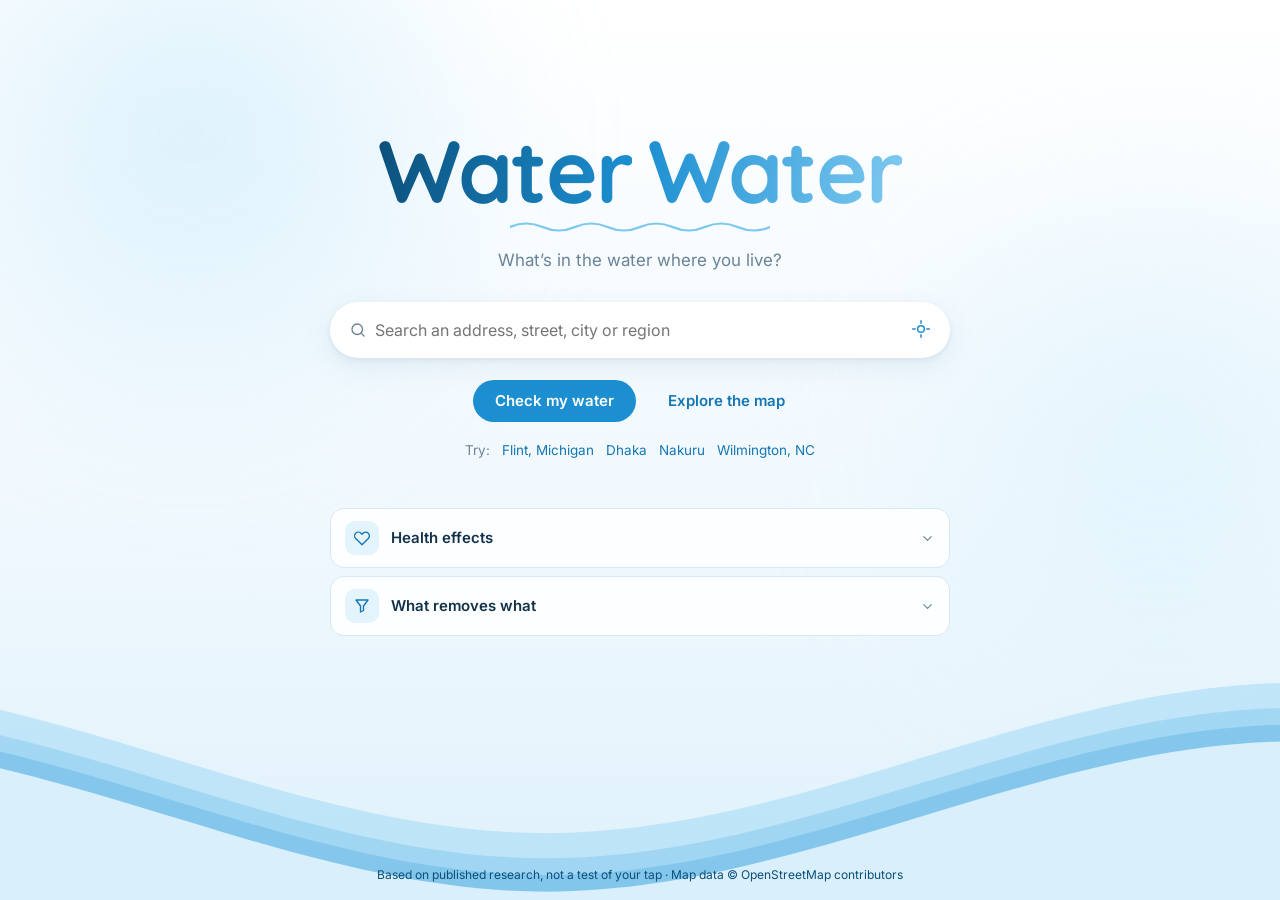
==== commit 47c341cf: "Professional report panel, health-impact analytics, configurable basemap key - Report panel rebuilt:" ====
--- a/index.html
+++ b/index.html
@@ -5,9 +5,23 @@
   <meta name="viewport" content="width=device-width, initial-scale=1">
   <title>Water Water</title>
   <meta name="description" content="Search any address, street or region to see what research has found in its drinking water.">
+  <link rel="icon" href="favicon.svg" type="image/svg+xml">
   <link rel="stylesheet" href="css/style.css">
 </head>
 <body class="home">
+  <div class="water-bg" aria-hidden="true">
+    <div class="light light-a"></div>
+    <div class="light light-b"></div>
+    <svg class="waves" viewBox="0 24 150 28" preserveAspectRatio="none">
+      <defs><path id="wave" d="M-160 44c30 0 58-18 88-18s58 18 88 18 58-18 88-18 58 18 88 18v44h-352z"/></defs>
+      <g class="parallax">
+        <use href="#wave" x="48" y="0"/>
+        <use href="#wave" x="48" y="3"/>
+        <use href="#wave" x="48" y="5"/>
+        <use href="#wave" x="48" y="7"/>
+      </g>
+    </svg>
+  </div>
   <main class="home-main">
     <h1 class="logo" aria-label="Water Water">
       <span class="logo-word">Water</span><span class="logo-word alt">Water</span>
--- a/css/style.css
+++ b/css/style.css
@@ -52,7 +52,7 @@
 .wave { width: min(260px, 60vw); height: 14px; overflow: hidden; display: block; margin: 6px auto 0; }
 .wave path { fill: none; stroke: var(--blue-300); stroke-width: 2.5; stroke-linecap: round; animation: wave 3s linear infinite; }
 @keyframes wave { to { transform: translateX(-60px); } }
-@media (prefers-reduced-motion: reduce) { .logo-word, .wave path, .pulse { animation: none !important; } }
+@media (prefers-reduced-motion: reduce) { .logo-word, .wave path, .pulse, .light, .parallax use { animation: none !important; } }
 
 /* ---------- search ---------- */
 .search {
@@ -95,26 +95,38 @@
 .btn.ghost:hover { background: var(--blue-100); }
 
 /* ---------- home ---------- */
-body.home {
-  min-height: 100%; display: flex; flex-direction: column;
-  background: radial-gradient(1200px 500px at 50% -10%, var(--blue-100), transparent 70%), var(--white);
-}
+body.home { min-height: 100%; display: flex; flex-direction: column; background: var(--white); }
 .home-main { flex: 1; display: flex; flex-direction: column; align-items: center; padding: 14vh 16px 40px; text-align: center; }
 .tagline { color: var(--muted); margin: 14px 0 28px; font-size: 17px; }
 .home-actions { display: flex; gap: 10px; margin-top: 22px; flex-wrap: wrap; justify-content: center; }
 .try { margin-top: 18px; color: var(--muted); font-size: 13.5px; display: flex; gap: 12px; flex-wrap: wrap; justify-content: center; }
 .try a { text-decoration: none; }
 .try a:hover { text-decoration: underline; }
-.foot { text-align: center; font-size: 12px; color: var(--muted); padding: 16px; border-top: 1px solid var(--line); background: var(--blue-50); }
+.foot { text-align: center; font-size: 12px; color: var(--blue-900); padding: 16px; }
+
+.water-bg { position: fixed; inset: 0; z-index: 0; overflow: hidden; pointer-events: none;
+  background: linear-gradient(180deg, #ffffff 0%, #f1f9fe 55%, #dff1fb 100%); }
+.light { position: absolute; border-radius: 50%; filter: blur(60px); opacity: .55; }
+.light-a { width: 60vmax; height: 60vmax; left: -15vmax; top: -20vmax; background: radial-gradient(circle, #bfe6fa, transparent 65%); animation: drift-a 18s ease-in-out infinite alternate; }
+.light-b { width: 55vmax; height: 55vmax; right: -18vmax; top: 10vh; background: radial-gradient(circle, #d4effc, transparent 65%); animation: drift-b 22s ease-in-out infinite alternate; }
+@keyframes drift-a { to { transform: translate(18vmax, 10vmax) scale(1.15); } }
+@keyframes drift-b { to { transform: translate(-16vmax, 14vmax) scale(.9); } }
+.waves { position: absolute; left: 0; bottom: 0; width: 100%; height: 26vh; min-height: 120px; }
+.parallax use { animation: swell 25s cubic-bezier(.55, .5, .45, .5) infinite; }
+.parallax use:nth-child(1) { fill: rgba(124, 200, 240, .35); animation-delay: -2s; animation-duration: 9s; }
+.parallax use:nth-child(2) { fill: rgba(92, 182, 232, .30); animation-delay: -3s; animation-duration: 13s; }
+.parallax use:nth-child(3) { fill: rgba(28, 143, 209, .22); animation-delay: -4s; animation-duration: 17s; }
+.parallax use:nth-child(4) { fill: rgba(227, 244, 253, .9); animation-delay: -5s; animation-duration: 24s; }
+@keyframes swell { 0% { transform: translate3d(-90px, 0, 0); } 100% { transform: translate3d(85px, 0, 0); } }
+.home-main, .foot { position: relative; z-index: 1; }
 
 /* ---------- learn (collapsible) ---------- */
 .learn-wrap { width: 100%; max-width: 620px; margin-top: 48px; display: grid; grid-template-columns: minmax(0, 1fr); gap: 8px; text-align: left; }
-.learn-wrap.compact { margin-top: 18px; max-width: none; }
-.learn { border: 1px solid var(--line); border-radius: 14px; background: var(--white); }
-.learn summary, .sub-card summary {
+.learn { border: 1px solid var(--line); border-radius: 14px; background: rgba(255, 255, 255, .85); backdrop-filter: blur(6px); }
+.learn summary {
   list-style: none; cursor: pointer; display: flex; align-items: center; gap: 12px; padding: 12px 14px;
 }
-.learn summary::-webkit-details-marker, .sub-card summary::-webkit-details-marker { display: none; }
+.learn summary::-webkit-details-marker { display: none; }
 .learn summary > i:first-child {
   width: 34px; height: 34px; border-radius: 10px; background: var(--blue-100); color: var(--blue-700);
   display: grid; place-items: center; font-size: 18px; flex-shrink: 0;
@@ -132,12 +144,6 @@
 .purify thead th { color: var(--muted); font-weight: 500; font-size: 12px; }
 .ok { color: var(--ok); font-size: 18px; } .no { color: var(--no); font-size: 18px; }
 .some { color: #d39a1c; font-weight: 700; font-size: 18px; }
-.pack { display: grid; grid-template-columns: repeat(3, 1fr); gap: 8px; text-align: center; }
-.pack > div { background: var(--blue-50); border-radius: 12px; padding: 12px 8px; display: grid; gap: 2px; justify-items: center; }
-.pack b { font-size: 24px; } .pack small { color: var(--muted); font-size: 12px; }
-.flow { list-style: none; display: grid; grid-template-columns: repeat(4, 1fr); gap: 8px; counter-reset: f; }
-.flow li { background: var(--blue-50); border-radius: 12px; padding: 12px 8px; font-size: 12.5px; text-align: center; display: grid; gap: 6px; justify-items: center; }
-.flow li i { font-size: 22px; color: var(--blue-500); display: flex; }
 
 /* ---------- badges ---------- */
 .badge {
@@ -147,7 +153,6 @@
   background: color-mix(in srgb, var(--c) 13%, white); border: 1.5px solid color-mix(in srgb, var(--c) 45%, white);
   flex-shrink: 0;
 }
-.badge.globe { font-size: 20px; color: var(--blue-500); background: var(--blue-100); border-color: var(--blue-300); }
 
 /* ---------- map page ---------- */
 body.mapview { overflow: hidden; }
@@ -161,69 +166,121 @@
 .topbar .search.open { box-shadow: none; }
 
 .panel {
-  position: fixed; z-index: 999; top: 14px; right: 14px; bottom: 14px; width: 400px;
-  background: var(--white); border-radius: var(--radius); box-shadow: var(--shadow);
+  position: fixed; z-index: 999; top: 14px; right: 14px; bottom: 14px; width: 420px;
+  background: var(--white); border-radius: 14px; box-shadow: 0 1px 3px rgba(18, 50, 74, .08), 0 12px 40px rgba(18, 50, 74, .10);
   display: flex; flex-direction: column; transition: transform .3s ease;
 }
 .panel-toggle {
-  position: absolute; left: -34px; top: 50%; transform: translateY(-50%);
-  width: 34px; height: 64px; border: 0; border-radius: 12px 0 0 12px; background: var(--white);
-  box-shadow: -4px 0 10px rgba(11, 79, 122, .08); cursor: pointer;
-}
-.panel-toggle .grip { display: block; width: 4px; height: 26px; margin: auto; border-radius: 2px; background: var(--blue-300); }
+  position: absolute; left: -30px; top: 50%; transform: translateY(-50%);
+  width: 30px; height: 60px; border: 0; border-radius: 10px 0 0 10px; background: var(--white);
+  box-shadow: -4px 0 10px rgba(11, 79, 122, .06); cursor: pointer;
+}
+.panel-toggle .grip { display: block; width: 3px; height: 22px; margin: auto; border-radius: 2px; background: #c5d4df; }
 .panel.collapsed { transform: translateX(calc(100% + 14px)); }
-.panel-body { overflow-y: auto; padding: 22px 20px 16px; flex: 1; }
+.panel-body { overflow-y: auto; padding: 26px 26px 18px; flex: 1; }
 .loading { color: var(--muted); display: flex; gap: 8px; align-items: center; }
+.loading.small { font-size: 12.5px; }
 .loading i { color: var(--blue-500); animation: bob 1s ease-in-out infinite alternate; display: flex; }
 @keyframes bob { to { transform: translateY(-4px); } }
 
-.place { font: 700 22px/1.2 Quicksand, Inter, sans-serif; margin: 0; color: var(--blue-900); }
-.meta { margin: 4px 0 14px; color: var(--muted); font-size: 13px; }
-.stats { display: grid; grid-template-columns: repeat(3, 1fr); gap: 8px; margin-bottom: 12px; }
-.stats > div { background: var(--blue-50); border-radius: 14px; padding: 10px 12px; }
-.stats b { display: block; font: 700 26px/1 Quicksand, Inter, sans-serif; color: var(--blue-700); }
-.stats span { font-size: 11.5px; color: var(--muted); line-height: 1.25; display: block; margin-top: 4px; }
-.badge-row { display: flex; flex-wrap: wrap; gap: 6px; margin-bottom: 14px; }
-.nearest { font-size: 13px; background: var(--blue-50); border-radius: 12px; padding: 8px 12px; color: var(--ink); }
-.nearest i { color: var(--blue-500); }
-
-.cards { display: grid; gap: 8px; }
-.sub-card { border: 1px solid var(--line); border-left: 4px solid var(--c, var(--blue-300)); border-radius: 14px; background: var(--white); }
-.sub-card.global { --c: var(--blue-300); margin-top: 8px; }
-.sub-name { flex: 1; display: flex; flex-direction: column; }
-.sub-name small { color: var(--muted); font-size: 12px; }
-.sub-body { padding: 0 14px 12px; font-size: 13.5px; }
-.findings { list-style: none; padding: 0; margin: 0 0 8px; display: grid; gap: 10px; }
-.findings li { line-height: 1.45; }
-.scope { display: inline-block; font-size: 10.5px; font-weight: 600; text-transform: uppercase; letter-spacing: .04em;
-  padding: 1px 7px; border-radius: 6px; margin-right: 6px; background: var(--blue-100); color: var(--blue-700); }
-.scope.local { background: #ffe9ec; color: var(--no); }
-.scope.global { background: #eef1f4; color: var(--muted); }
-.src { display: block; font-size: 12px; margin-top: 2px; text-decoration: none; color: var(--muted); }
-.src:hover { color: var(--blue-700); }
-.health { display: flex; gap: 8px; color: var(--ink); background: var(--blue-50); padding: 8px 10px; border-radius: 10px; margin: 0 0 6px; }
-.health i { color: var(--no); display: flex; padding-top: 2px; }
-.limit { margin: 0; font-size: 12.5px; color: var(--muted); }
-.empty { display: flex; gap: 12px; align-items: flex-start; background: var(--blue-50); border-radius: 14px; padding: 14px; }
-.empty > i { font-size: 22px; color: var(--blue-500); display: flex; }
-.empty p { margin: 0; font-size: 13.5px; }
+.eyebrow { margin: 0 0 6px; font-size: 11px; letter-spacing: .08em; text-transform: uppercase; color: var(--muted); font-weight: 600; display: flex; align-items: center; gap: 6px; }
+.place { font: 600 24px/1.2 Inter, system-ui, sans-serif; letter-spacing: -0.01em; margin: 0; color: var(--ink); }
+.meta { margin: 6px 0 0; color: var(--muted); font-size: 12.5px; font-variant-numeric: tabular-nums; }
+.summary { display: grid; grid-template-columns: repeat(3, 1fr); margin: 20px 0 0; border-top: 1px solid var(--line); border-bottom: 1px solid var(--line); }
+.summary > div { padding: 12px 0; }
+.summary > div + div { border-left: 1px solid var(--line); padding-left: 14px; }
+.summary dt { font-size: 11px; color: var(--muted); text-transform: uppercase; letter-spacing: .06em; }
+.summary dd { margin: 2px 0 0; font-size: 22px; font-weight: 600; font-variant-numeric: tabular-nums; color: var(--ink); }
+
+.tabs { display: flex; gap: 22px; border-bottom: 1px solid var(--line); margin: 18px 0 6px; }
+.tabs button { background: none; border: 0; padding: 10px 0; font: 500 13.5px Inter, sans-serif; color: var(--muted); cursor: pointer; border-bottom: 2px solid transparent; margin-bottom: -1px; }
+.tabs button[aria-selected=true] { color: var(--ink); border-bottom-color: var(--blue-500); }
+.tabs button:hover { color: var(--ink); }
+
+.dot { --c: var(--blue-500); display: inline-block; width: 9px; height: 9px; border-radius: 50%; background: var(--c); flex-shrink: 0; }
+.rows { border-top: 0; }
+.row { border-bottom: 1px solid var(--line); }
+.row summary { list-style: none; cursor: pointer; display: flex; align-items: center; gap: 12px; padding: 14px 2px; }
+.row summary::-webkit-details-marker { display: none; }
+.row summary:hover .row-name { color: var(--blue-700); }
+.row-name { flex: 1; font-weight: 500; }
+.row-name small { margin-left: 8px; color: var(--muted); font-weight: 400; font-size: 12px; }
+.scope { font-size: 11px; font-weight: 500; color: var(--muted); }
+.scope.local { color: var(--no); }
+.row-body { padding: 0 2px 16px 21px; font-size: 13.5px; }
+.findings { list-style: none; padding: 0; margin: 0 0 12px; display: grid; gap: 8px; line-height: 1.5; }
+.findings.global { font-size: 13px; color: #3b566b; }
+.findings.global li { padding-left: 14px; position: relative; }
+.findings.global li::before { content: ''; position: absolute; left: 0; top: .65em; width: 5px; height: 5px; border-radius: 50%; background: var(--blue-300); }
+.ref {
+  display: inline-grid; place-items: center; min-width: 16px; height: 16px; padding: 0 4px; margin-left: 4px;
+  font-size: 10px; font-weight: 600; border-radius: 4px; background: var(--blue-50); color: var(--blue-700);
+  text-decoration: none; vertical-align: 1px;
+}
+.ref:hover { background: var(--blue-100); }
+.facts { display: grid; grid-template-columns: 96px 1fr; gap: 6px 12px; margin: 0; font-size: 12.5px; }
+.facts dt { color: var(--muted); }
+.facts dd { margin: 0; }
+.section { font-size: 12px; text-transform: uppercase; letter-spacing: .07em; color: var(--muted); font-weight: 600; margin: 24px 0 10px; display: flex; align-items: center; gap: 8px; }
+.note { display: flex; gap: 10px; align-items: flex-start; font-size: 13px; color: #3b566b; background: var(--blue-50); border-radius: 10px; padding: 10px 12px; margin: 14px 0 4px; }
+.note i { color: var(--blue-500); display: flex; padding-top: 2px; }
+
+.impact { border-bottom: 1px solid var(--line); padding-bottom: 18px; }
+.impact p { font-size: 13px; margin: 0 0 10px; }
+.impact h4 { font-size: 13px; font-weight: 600; margin: 18px 0 6px; }
+.chart { width: 100%; height: auto; display: block; margin: 6px 0; font-family: Inter, sans-serif; }
+.chart-title { font-weight: 600; font-size: 13px; margin: 10px 0 2px !important; }
+.chart-title small { font-weight: 400; color: var(--muted); margin-left: 4px; }
+.cite-line { color: var(--muted); font-size: 12px !important; }
+.seg { display: inline-flex; border: 1px solid var(--line); border-radius: 8px; overflow: hidden; margin: 2px 0 4px; }
+.seg button { border: 0; background: var(--white); font: 500 12px Inter, sans-serif; padding: 6px 10px; color: var(--muted); cursor: pointer; }
+.seg button + button { border-left: 1px solid var(--line); }
+.seg button[aria-pressed=true] { background: var(--blue-50); color: var(--blue-700); }
+.btn.outline { background: var(--white); color: var(--blue-700); border: 1px solid var(--line); padding: 7px 14px; font-size: 13px; display: inline-flex; gap: 6px; align-items: center; margin-top: 6px; }
+.btn.outline:hover { background: var(--blue-50); }
+.sources { padding-left: 22px; margin: 14px 0; font-size: 13px; display: grid; gap: 8px; }
+.sources li { padding: 2px 6px; border-radius: 6px; transition: background .4s; }
+.sources li.flash { background: var(--blue-100); }
+.sources a { text-decoration: none; color: var(--ink); }
+.sources a:hover { color: var(--blue-700); }
+.sources a svg { color: var(--muted); }
+.disclaimer { margin-top: 22px; line-height: 1.5; }
+
+.compare-bar {
+  position: fixed; z-index: 1000; top: 76px; left: 14px; display: flex; gap: 14px; align-items: center;
+  background: var(--ink); color: var(--white); padding: 8px 10px 8px 16px; border-radius: 22px; font-size: 13px; box-shadow: var(--shadow);
+}
+.compare-bar[hidden] { display: none; }
+.compare-bar > span { display: flex; align-items: center; gap: 8px; }
+.link { background: none; border: 0; color: #a9dbf5; font: inherit; cursor: pointer; display: inline-flex; gap: 4px; align-items: center; padding: 4px 6px; }
+.link:hover { color: var(--white); }
 
 .map-legend {
-  position: fixed; left: 14px; bottom: 100px; z-index: 998; background: var(--white); border-radius: 14px;
-  box-shadow: var(--shadow); font-size: 12.5px; max-width: 220px;
-}
-.map-legend summary { cursor: pointer; padding: 8px 12px; list-style: none; display: flex; gap: 6px; align-items: center; color: var(--blue-700); font-weight: 600; }
+  position: fixed; left: 14px; bottom: 100px; z-index: 998; background: var(--white); border-radius: 12px;
+  box-shadow: var(--shadow); font-size: 12.5px; max-width: 240px;
+}
+.map-legend summary { cursor: pointer; padding: 8px 12px; list-style: none; display: flex; gap: 6px; align-items: center; color: var(--ink); font-weight: 500; }
 .map-legend summary::-webkit-details-marker { display: none; }
 .map-legend ul { list-style: none; margin: 0; padding: 0 12px 10px; display: grid; gap: 4px; }
-.map-legend .dot { display: inline-block; width: 10px; height: 10px; border-radius: 50%; background: var(--c); margin-right: 8px; }
+.map-legend ul .dot { margin-right: 8px; }
+.choro-legend { padding: 10px 12px; display: grid; gap: 4px; }
+.choro-legend small { color: var(--muted); font-size: 11px; }
+.ramp { display: grid; grid-template-columns: repeat(5, 1fr); gap: 2px; height: 10px; margin-top: 4px; }
+.ramp span { border-radius: 2px; }
+.ramp-labels { display: flex; justify-content: space-between; font-size: 11px; color: var(--muted); font-variant-numeric: tabular-nums; }
+.key { display: flex; align-items: center; gap: 8px; margin-top: 4px; }
+.key .outline { width: 16px; height: 10px; border: 2px solid #c0485a; border-radius: 2px; }
+.cmp-tip { font: 12.5px/1.45 Inter, sans-serif; border-radius: 8px; }
+.cmp-tip .flag { color: #c0485a; }
+.cmp-tip .muted { color: var(--muted); }
 
 /* Leaflet overrides */
 .leaflet-container { font: inherit; }
 .leaflet-popup-content-wrapper { border-radius: 14px; box-shadow: var(--shadow); }
 .pop { display: grid; gap: 4px; max-width: 240px; }
 .pop p { margin: 2px 0; }
-.pop .badge { justify-self: start; }
-.hs-label .badge { min-width: 30px; height: 26px; font-size: 11px; border-radius: 9px; background: color-mix(in srgb, var(--c) 18%, white); }
+.pop .eyebrow { margin: 0; }
+.hs-label .sym { display: inline-grid; place-items: center; min-width: 26px; height: 20px; padding: 0 5px; border-radius: 6px; font: 600 10.5px Inter, sans-serif; color: #fff; background: var(--c); box-shadow: 0 1px 3px rgba(0,0,0,.2); }
 .leaflet-div-icon.hs-label { background: none; border: 0; transform: translate(-50%, -50%); }
 .you-are-here { position: relative; }
 .you-are-here .pin {
@@ -247,6 +304,5 @@
   .panel-body { padding-top: 6px; }
   .map-legend { bottom: auto; top: 70px; left: 10px; }
   .leaflet-bottom.leaflet-left { bottom: 56vh; }
-  .flow { grid-template-columns: 1fr 1fr; }
-  .home-main { padding-top: 10vh; }
-}
+    .home-main { padding-top: 10vh; }
+}
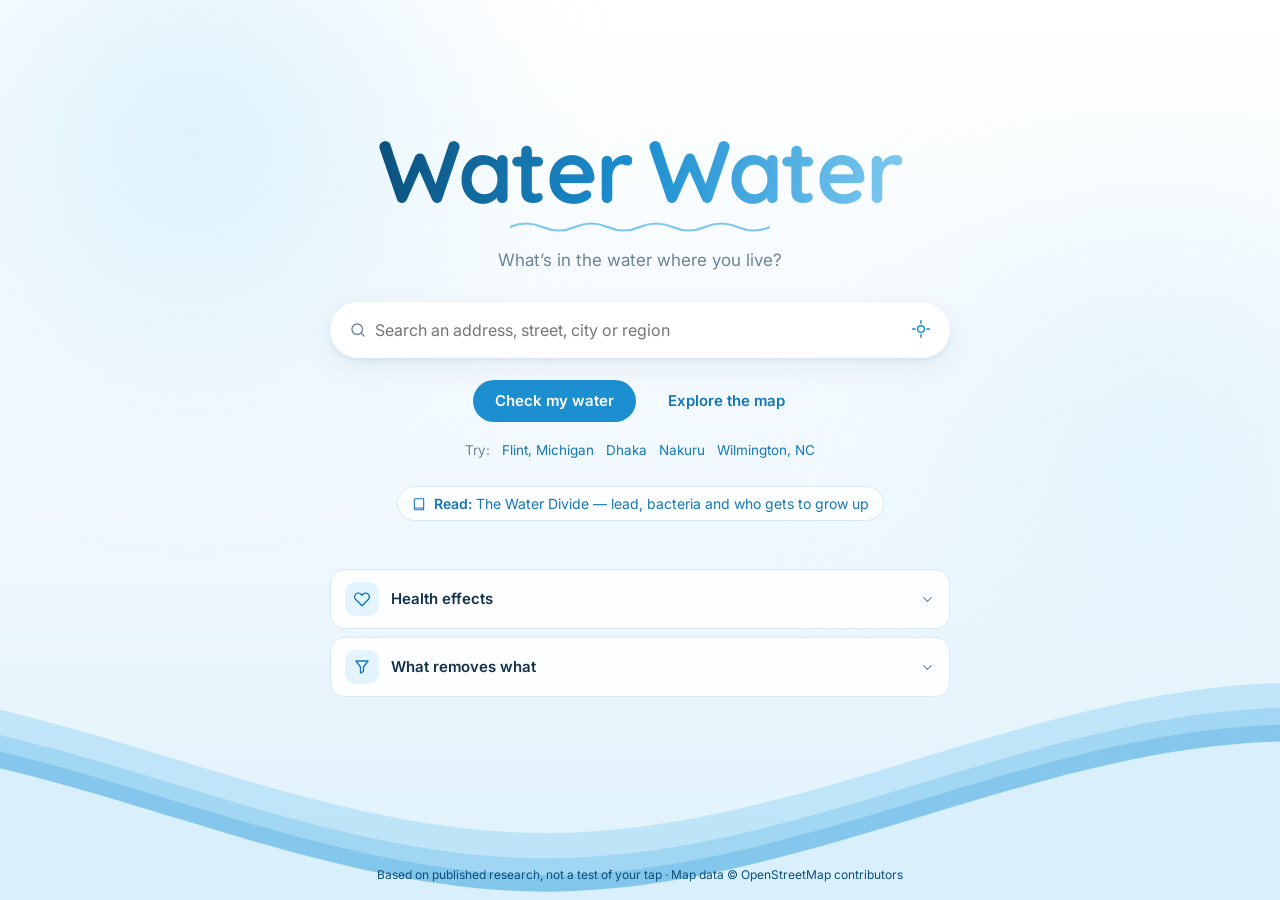
==== commit e5e4493f: "Add 'The Water Divide' article on lead, faecal bacteria and child mortality Long-read page using sit" ====
--- a/index.html
+++ b/index.html
@@ -51,6 +51,8 @@
       <a href="map.html?q=Wilmington%2C%20North%20Carolina">Wilmington, NC</a>
     </div>
 
+    <a class="read-link" href="article.html"><i data-icon="book"></i><span><b>Read:</b> The Water Divide — lead, bacteria and who gets to grow up</span></a>
+
     <section class="learn-wrap" id="learn" aria-label="Learn more"></section>
   </main>
 
--- a/css/style.css
+++ b/css/style.css
@@ -306,3 +306,55 @@
   .leaflet-bottom.leaflet-left { bottom: 56vh; }
     .home-main { padding-top: 10vh; }
 }
+
+/* ---------- article ---------- */
+body.article-page { background: var(--white); }
+.article-nav {
+  position: sticky; top: 0; z-index: 10; display: flex; justify-content: space-between; align-items: center;
+  padding: 12px 24px; background: rgba(255, 255, 255, .92); backdrop-filter: blur(8px); border-bottom: 1px solid var(--line);
+}
+.article { max-width: 720px; margin: 0 auto; padding: 56px 20px 40px; font-size: 17.5px; line-height: 1.7; }
+.article-head h1 { font: 700 clamp(38px, 7vw, 60px)/1.05 Quicksand, Inter, sans-serif; letter-spacing: -0.02em; margin: 6px 0 18px; color: var(--blue-900); }
+.dek { font-size: 20px; line-height: 1.55; color: #3b566b; margin: 0; }
+.article h2 { font: 700 26px/1.25 Quicksand, Inter, sans-serif; color: var(--blue-900); margin: 56px 0 14px; }
+.article h3 { font-size: 18px; margin: 32px 0 8px; }
+.article p { margin: 0 0 18px; }
+.article sup a { text-decoration: none; font-size: 11px; font-weight: 600; padding: 0 2px; }
+.stat-row { display: grid; grid-template-columns: repeat(3, 1fr); gap: 0; margin: 40px 0 8px; border-top: 1px solid var(--line); border-bottom: 1px solid var(--line); }
+.stat-row > div { padding: 18px 16px 18px 0; }
+.stat-row > div + div { border-left: 1px solid var(--line); padding-left: 18px; }
+.stat-row dt { font: 700 30px/1.1 Quicksand, Inter, sans-serif; color: var(--blue-700); }
+.stat-row dd { margin: 6px 0 0; font-size: 13.5px; line-height: 1.45; color: var(--muted); }
+.fig { margin: 32px 0; }
+.fig.wide { margin-left: calc(50% - min(50vw, 560px) + 10px); margin-right: calc(50% - min(50vw, 560px) + 10px); }
+.fig img { width: 100%; height: auto; display: block; border-radius: 14px; border: 1px solid var(--line); box-shadow: var(--shadow); }
+.fig figcaption { font-size: 13.5px; line-height: 1.5; color: var(--muted); margin-top: 10px; max-width: 720px; }
+.fig.wide figcaption { margin-left: auto; margin-right: auto; padding: 0 10px; }
+.fig figcaption strong { color: var(--ink); }
+.pull {
+  margin: 36px 0; padding: 4px 0 4px 22px; border-left: 3px solid var(--blue-300);
+  font: 600 24px/1.4 Quicksand, Inter, sans-serif; color: var(--blue-900);
+}
+.place-list, .actions { padding-left: 20px; margin: 0 0 18px; }
+.place-list li, .actions li { margin-bottom: 12px; }
+.reasons { padding-left: 22px; }
+.reasons li { margin-bottom: 10px; }
+.cta { text-align: center; background: var(--blue-50); border-radius: 18px; padding: 32px 20px; margin: 48px 0; }
+.cta p { font: 700 22px Quicksand, Inter, sans-serif; color: var(--blue-900); margin-bottom: 14px; }
+.refs { border-top: 1px solid var(--line); margin-top: 48px; }
+.refs h2 { font-size: 13px; text-transform: uppercase; letter-spacing: .08em; color: var(--muted); margin: 24px 0 12px; font-family: Inter, sans-serif; }
+.refs ol { font-size: 13.5px; line-height: 1.5; padding-left: 22px; }
+.refs li { margin-bottom: 8px; }
+.refs li:target { background: var(--blue-100); border-radius: 6px; }
+.refs a { color: var(--ink); text-decoration: none; }
+.refs a:hover { color: var(--blue-700); text-decoration: underline; }
+.read-link { margin-top: 26px; font-size: 14px; display: inline-flex; gap: 8px; align-items: center; text-decoration: none; color: var(--blue-700);
+  background: rgba(255, 255, 255, .8); border: 1px solid var(--line); border-radius: 20px; padding: 6px 14px; }
+.read-link:hover { background: var(--white); }
+.read-link b { font-weight: 600; }
+@media (max-width: 640px) {
+  .article { font-size: 16.5px; padding-top: 36px; }
+  .stat-row { grid-template-columns: 1fr; }
+  .stat-row > div + div { border-left: 0; border-top: 1px solid var(--line); padding-left: 0; }
+  .article-nav { padding: 10px 16px; }
+}
